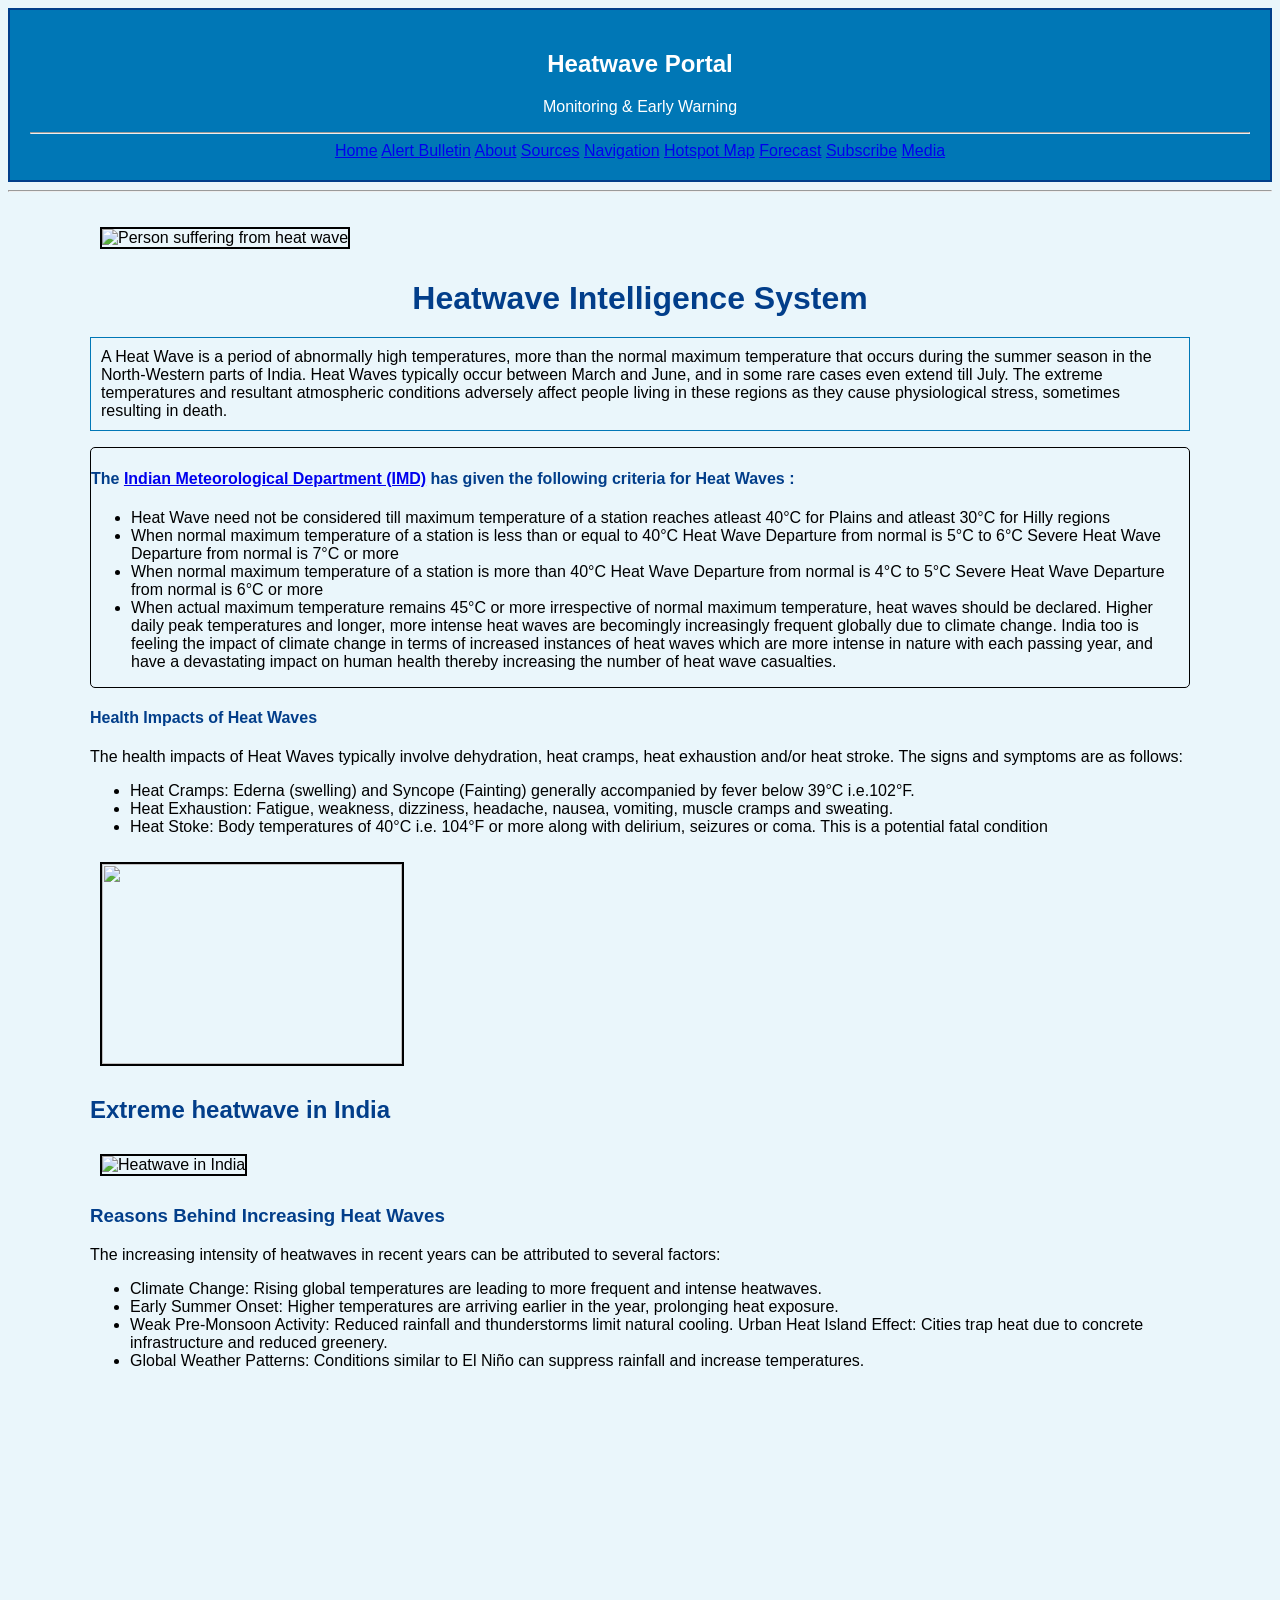
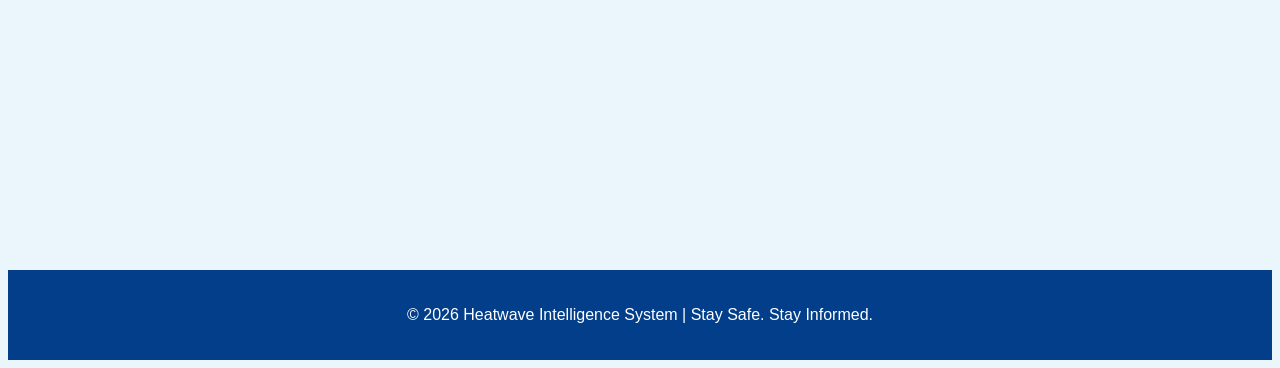
==== index.html @ cb92121d "added task 3 and 7" ====
<!DOCTYPE html>
<html lang="en">

<head>
    <meta charset="UTF-8">
    <meta name="viewport" content="width=device-width, initial-scale=1.0">
    <title>Heatwave Intelligence System - Home </title>
    <link rel="stylesheet" href="style.css">
    <link rel="stylesheet" href="nav.css">
    <style>

        header {
            background: #0077b6;
            color: white;
            text-align: center;
            padding: 20px;

            top: 0;
        }

        main {
            width: 90%;
            max-width: 1100px;
            margin: 25px auto;
        }

        article {
            border: 1.5px solid black;
            border-radius: 5px;
        }

    </style>
</head>

<body>
    <header style="background-color: #0077b6; color: white; text-align: center; padding: 20px; border: 2px solid #023e8a;">
        <h2 style="color: #ffffff;">Heatwave Portal</h2>
        <p style="text-align: center;">Monitoring &amp; Early Warning</p>
        <hr>
    
        <nav class="site-nav" aria-label="Primary">
            <a href="index.html" class="current">Home</a>
            <a href="alert-details.html">Alert Bulletin</a>
            <a href="about-system.html">About</a>
            <a href="source.html">Sources</a>
            <a href="navigation.html">Navigation</a>
            <a href="hotspot-map.html">Hotspot Map</a>
            <a href="forecast.html">Forecast</a>
            <a href="subscribe.html">Subscribe</a>
            <a href="media.html">Media</a>
        </nav>
        
    </header>
    <hr>
    <main>
        <img class="gallery" src="PHOTO-iStock_000031433304_Double-heatwave-121815-2000x1333.jpg"
    alt="Person suffering from heat wave">
       <h1 style="text-align: center; margin-bottom: 20px;">
    Heatwave Intelligence System
</h1>
        <p style="padding: 10px; border: 1px solid #0077b6;">A Heat Wave is a period of abnormally high temperatures, more than the normal maximum temperature that occurs
            during the summer season in the North-Western parts of India. Heat Waves typically occur between March and
            June, and in some rare cases even extend till July. The extreme temperatures and resultant atmospheric
            conditions adversely affect people living in these regions as they cause physiological stress, sometimes
            resulting in death.
</p>
        <article>
            <h4>The <a href="https://mausam.imd.gov.in/">Indian Meteorological Department (IMD)</a> has given the
                following
                criteria for Heat Waves :</h4>

            <ul>
                <li>Heat Wave need not be considered till maximum temperature of a station reaches atleast 40°C for
                    Plains
                    and atleast 30°C for Hilly regions</li>
                <li>When normal maximum temperature of a station is less than or equal to 40°C Heat Wave Departure from
                    normal is 5°C to 6°C Severe Heat Wave Departure from normal is 7°C or more</li>
                <li>When normal maximum temperature of a station is more than 40°C Heat Wave Departure from normal is
                    4°C to
                    5°C Severe Heat Wave Departure from normal is 6°C or more</li>
                <li>When actual maximum temperature remains 45°C or more irrespective of normal maximum temperature,
                    heat
                    waves should be declared. Higher daily peak temperatures and longer, more intense heat waves are
                    becomingly increasingly frequent globally due to climate change. India too is feeling the impact of
                    climate change in terms of increased instances of heat waves which are more intense in nature with
                    each
                    passing year, and have a devastating impact on human health thereby increasing the number of heat
                    wave
                    casualties.</li>
            </ul>
        </article>
        <section>
            </p>
            <p>
            <h4>Health Impacts of Heat Waves</h4>

            The health impacts of Heat Waves typically involve dehydration, heat cramps, heat exhaustion and/or heat
            stroke. The signs and symptoms are as follows:

            <ul>
                <li>Heat Cramps: Ederna (swelling) and Syncope (Fainting) generally accompanied by fever below 39°C
                    i.e.102°F.</li>
                <li>Heat Exhaustion: Fatigue, weakness, dizziness, headache, nausea, vomiting, muscle cramps and
                    sweating.</li>
                <li>Heat Stoke: Body temperatures of 40°C i.e. 104°F or more along with delirium, seizures or coma. This
                    is a potential fatal condition</li>
            </ul>


            </p>
           <img class="gallery" src="360_F_369465299_mlh45khJQhK1ibX9EgUEuoA53zS0ASPn.jpg" alt="">

        </section>

        <section>
            <h2>Extreme heatwave in India</h2>
           <img class="gallery" src="the-indian-heat-wave-of-2026-v0-xu3csz8ratxd1.webp"
    alt="Heatwave in India">
            <p>
            <h3>Reasons Behind Increasing Heat Waves</h3>
            The increasing intensity of heatwaves in recent years can be attributed to several factors:

            <ul>
                <li>Climate Change: Rising global temperatures are leading to more frequent and intense heatwaves.</li>
                <li>Early Summer Onset: Higher temperatures are arriving earlier in the year, prolonging heat exposure.
                </li>
                <li>Weak Pre-Monsoon Activity: Reduced rainfall and thunderstorms limit natural cooling.
                    Urban Heat Island Effect: Cities trap heat due to concrete infrastructure and reduced greenery.</li>
                <li>Global Weather Patterns: Conditions similar to El Niño can suppress rainfall and increase
                    temperatures.</li>
            </ul>

            </p>
        </section>


        <iframe
            src="https://www.google.com/maps/embed?pb=!1m18!1m12!1m3!1d15281600.757461092!2d72.09604504049474!3d20.756485603994015!2m3!1f0!2f0!3f0!3m2!1i1024!2i768!4f13.1!3m3!1m2!1s0x30635ff06b92b791%3A0xd78c4fa1854213a6!2sIndia!5e0!3m2!1sen!2sin!4v1785236170675!5m2!1sen!2sin"
            width="600" height="450" style="border:0;" allowfullscreen="" loading="lazy"
            referrerpolicy="strict-origin-when-cross-origin"></iframe>
    </main>

    <footer>
        <p>&copy; 2026 Heatwave Intelligence System | Stay Safe. Stay Informed.</p>
    </footer>
</body>

</html>
---- style.css ----
body {
    font-family: Arial, sans-serif;
    background-color: #eaf6fb;
}

h1, h2, h3, h4 {
    color: #023e8a;
}

footer {
    background-color: #023e8a;
    color: white;
    text-align: center;
    padding: 20px;
    margin-top: 30px;
}
.heatwave-card {
    width: 80%;
    margin: 20px auto;
    padding: 20px;
    border: 2px solid black;
    text-align: center;
    display: inline-block;
    background-color: lavender;
    box-shadow: 2px 2px 5px gray;
}
---- nav.css ----
.gallery {
    width: 300px;
    height: 200px;
    border: 2px solid black;
    margin: 10px;
    transition: transform 0.3s;
}

.gallery:hover {
    transform: scale(1.1);
}
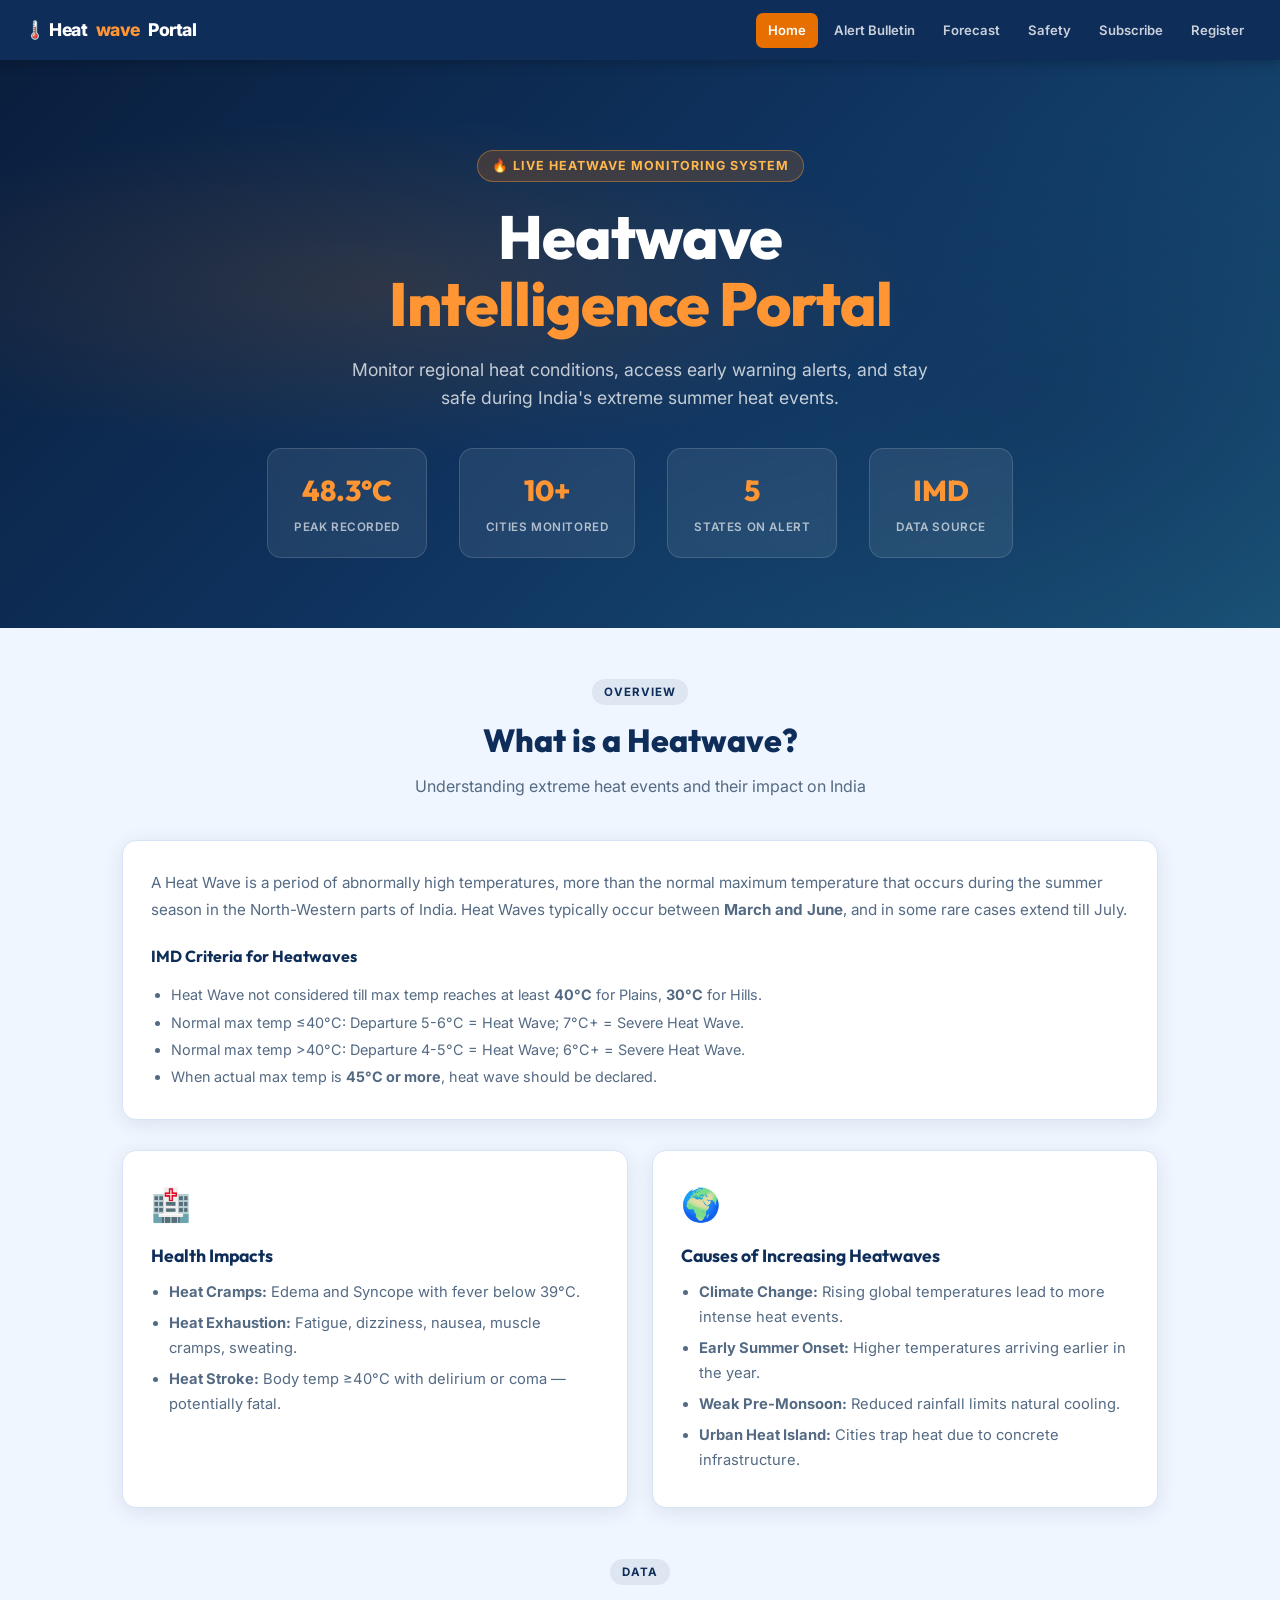
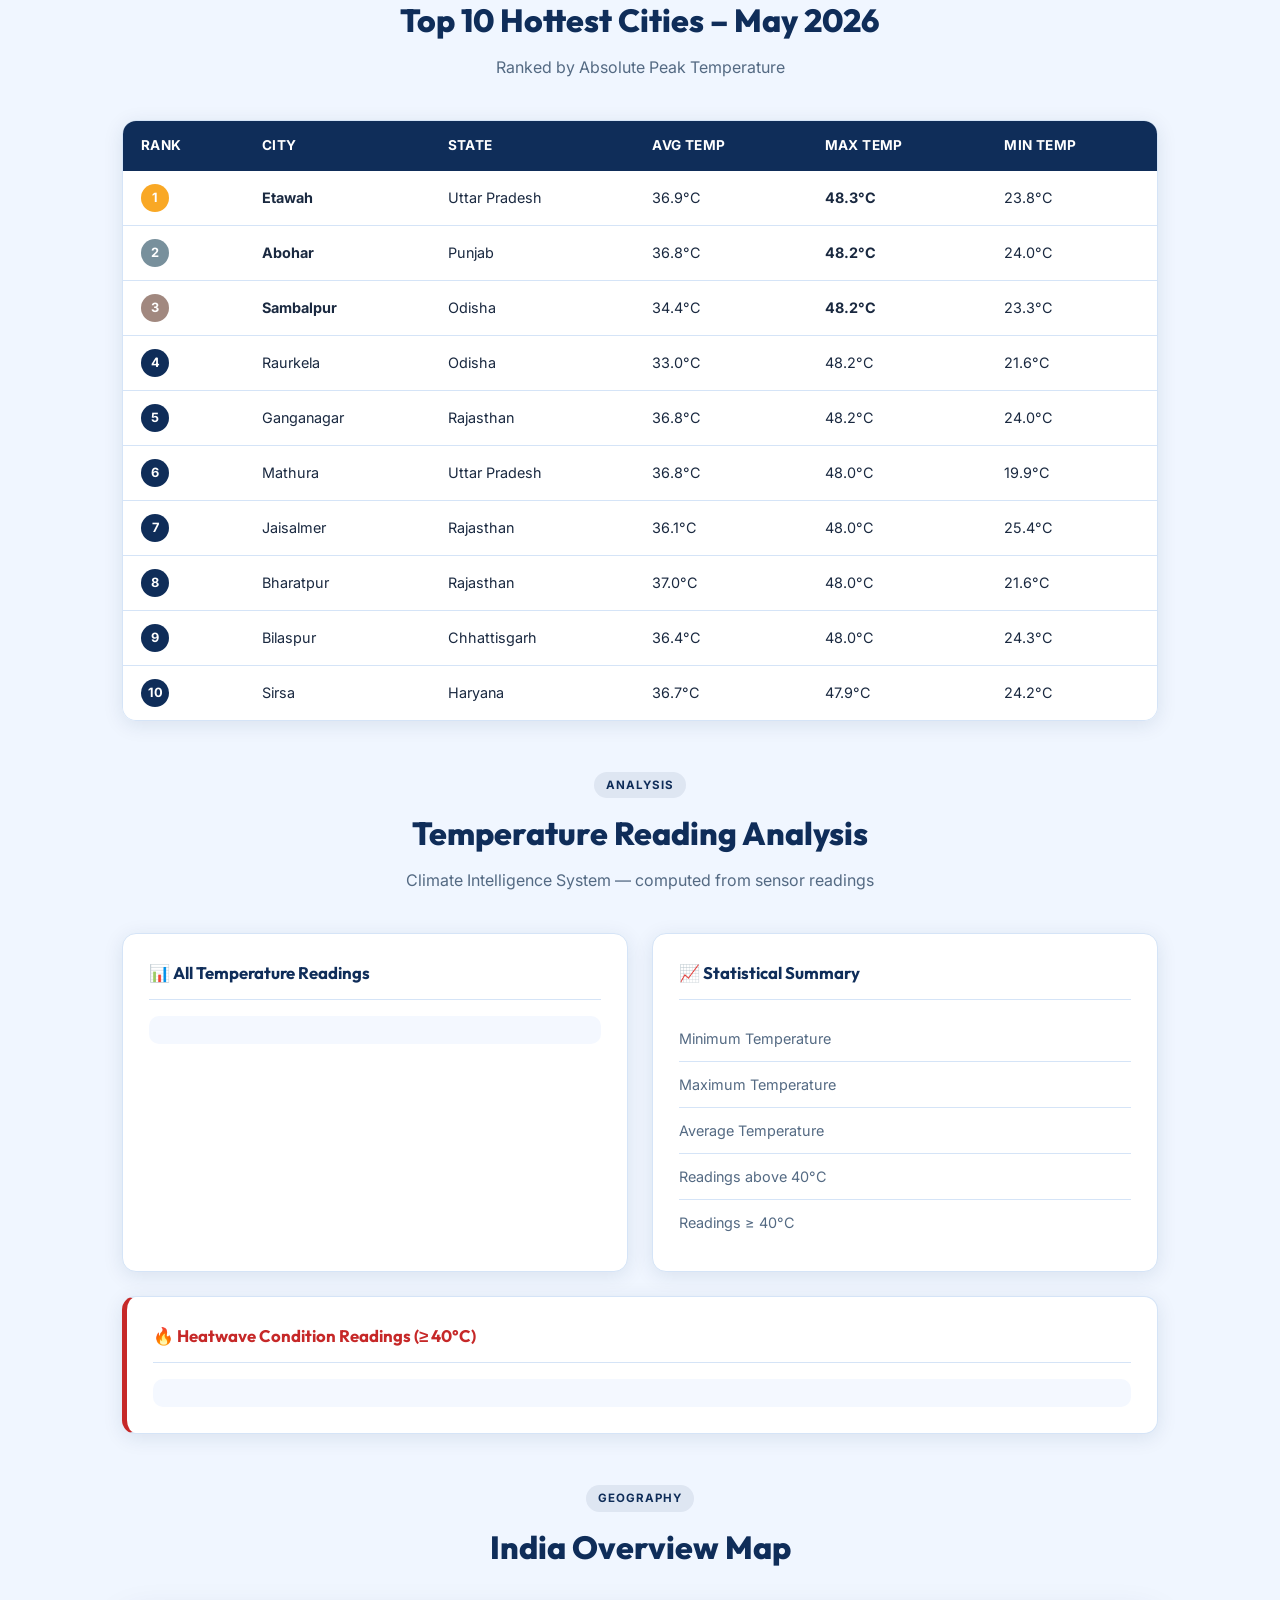
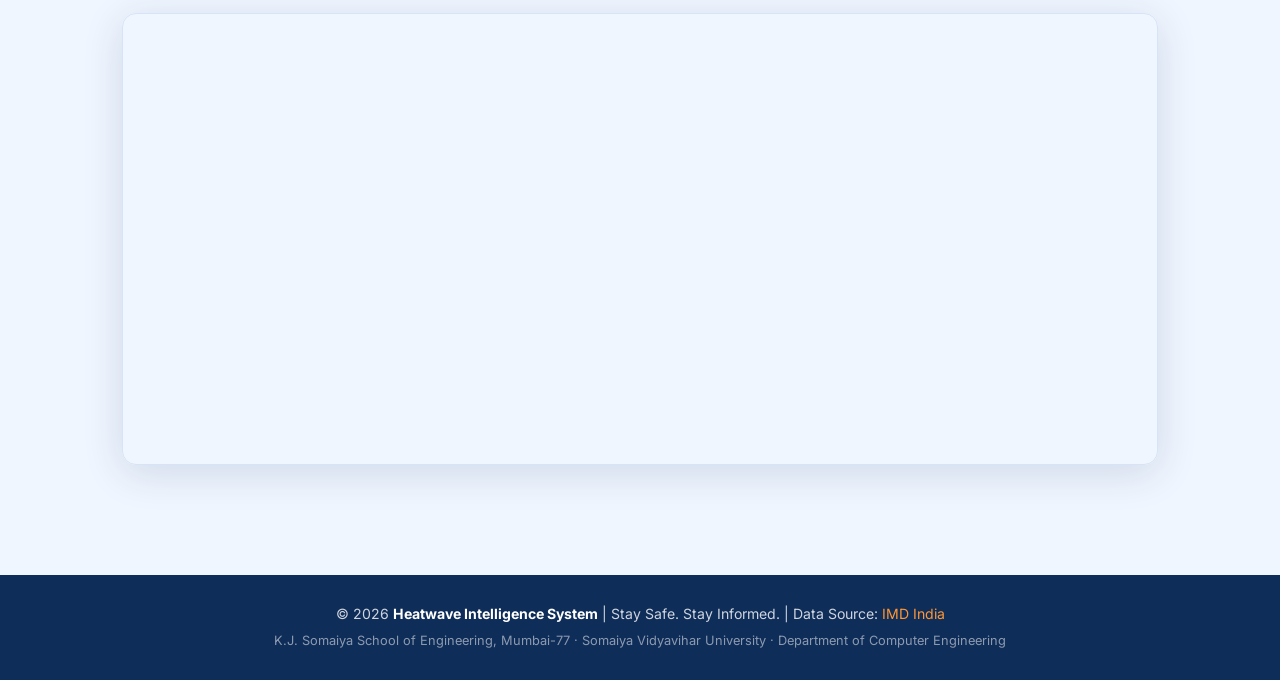
==== commit 10a35134: "mergedproj" ====
--- a/index.html
+++ b/index.html
@@ -1,149 +1,582 @@
-
 <!DOCTYPE html>
 <html lang="en">
-
 <head>
-    <meta charset="UTF-8">
-    <meta name="viewport" content="width=device-width, initial-scale=1.0">
-    <title>Heatwave Intelligence System - Home </title>
-    <link rel="stylesheet" href="style.css">
-    <link rel="stylesheet" href="nav.css">
-    <style>
-
-        header {
-            background: #0077b6;
-            color: white;
-            text-align: center;
-            padding: 20px;
-
-            top: 0;
-        }
-
-        main {
-            width: 90%;
-            max-width: 1100px;
-            margin: 25px auto;
-        }
-
-        article {
-            border: 1.5px solid black;
-            border-radius: 5px;
-        }
-
-    </style>
+  <meta charset="UTF-8">
+  <meta name="viewport" content="width=device-width, initial-scale=1.0">
+  <meta name="description" content="Heatwave Intelligence System - Monitor regional heat conditions, get early warning alerts, forecasts, safety tips for India.">
+  <title>Heatwave Intelligence System | Home</title>
+  <link rel="stylesheet" href="nav.css">
+  <link rel="stylesheet" href="layout.css">
+  <link rel="preconnect" href="https://fonts.googleapis.com">
+  <link rel="preconnect" href="https://fonts.gstatic.com" crossorigin>
+  <link href="https://fonts.googleapis.com/css2?family=Inter:wght@300;400;500;600;700;800&family=Outfit:wght@400;600;700;800&display=swap" rel="stylesheet">
+  <link rel="stylesheet" href="https://cdnjs.cloudflare.com/ajax/libs/leaflet/1.9.4/leaflet.css"/>
+  <link rel="stylesheet" href="site.css">
 </head>
-
 <body>
-    <header style="background-color: #0077b6; color: white; text-align: center; padding: 20px; border: 2px solid #023e8a;">
-        <h2 style="color: #ffffff;">Heatwave Portal</h2>
-        <p style="text-align: center;">Monitoring &amp; Early Warning</p>
-        <hr>
-    
-        <nav class="site-nav" aria-label="Primary">
-            <a href="index.html" class="current">Home</a>
-            <a href="alert-details.html">Alert Bulletin</a>
-            <a href="about-system.html">About</a>
-            <a href="source.html">Sources</a>
-            <a href="navigation.html">Navigation</a>
-            <a href="hotspot-map.html">Hotspot Map</a>
-            <a href="forecast.html">Forecast</a>
-            <a href="subscribe.html">Subscribe</a>
-            <a href="media.html">Media</a>
-        </nav>
-        
-    </header>
-    <hr>
-    <main>
-        <img class="gallery" src="PHOTO-iStock_000031433304_Double-heatwave-121815-2000x1333.jpg"
-    alt="Person suffering from heat wave">
-       <h1 style="text-align: center; margin-bottom: 20px;">
-    Heatwave Intelligence System
-</h1>
-        <p style="padding: 10px; border: 1px solid #0077b6;">A Heat Wave is a period of abnormally high temperatures, more than the normal maximum temperature that occurs
-            during the summer season in the North-Western parts of India. Heat Waves typically occur between March and
-            June, and in some rare cases even extend till July. The extreme temperatures and resultant atmospheric
-            conditions adversely affect people living in these regions as they cause physiological stress, sometimes
-            resulting in death.
-</p>
-        <article>
-            <h4>The <a href="https://mausam.imd.gov.in/">Indian Meteorological Department (IMD)</a> has given the
-                following
-                criteria for Heat Waves :</h4>
-
-            <ul>
-                <li>Heat Wave need not be considered till maximum temperature of a station reaches atleast 40°C for
-                    Plains
-                    and atleast 30°C for Hilly regions</li>
-                <li>When normal maximum temperature of a station is less than or equal to 40°C Heat Wave Departure from
-                    normal is 5°C to 6°C Severe Heat Wave Departure from normal is 7°C or more</li>
-                <li>When normal maximum temperature of a station is more than 40°C Heat Wave Departure from normal is
-                    4°C to
-                    5°C Severe Heat Wave Departure from normal is 6°C or more</li>
-                <li>When actual maximum temperature remains 45°C or more irrespective of normal maximum temperature,
-                    heat
-                    waves should be declared. Higher daily peak temperatures and longer, more intense heat waves are
-                    becomingly increasingly frequent globally due to climate change. India too is feeling the impact of
-                    climate change in terms of increased instances of heat waves which are more intense in nature with
-                    each
-                    passing year, and have a devastating impact on human health thereby increasing the number of heat
-                    wave
-                    casualties.</li>
-            </ul>
-        </article>
-        <section>
-            </p>
-            <p>
-            <h4>Health Impacts of Heat Waves</h4>
-
-            The health impacts of Heat Waves typically involve dehydration, heat cramps, heat exhaustion and/or heat
-            stroke. The signs and symptoms are as follows:
-
-            <ul>
-                <li>Heat Cramps: Ederna (swelling) and Syncope (Fainting) generally accompanied by fever below 39°C
-                    i.e.102°F.</li>
-                <li>Heat Exhaustion: Fatigue, weakness, dizziness, headache, nausea, vomiting, muscle cramps and
-                    sweating.</li>
-                <li>Heat Stoke: Body temperatures of 40°C i.e. 104°F or more along with delirium, seizures or coma. This
-                    is a potential fatal condition</li>
-            </ul>
-
-
-            </p>
-           <img class="gallery" src="360_F_369465299_mlh45khJQhK1ibX9EgUEuoA53zS0ASPn.jpg" alt="">
-
-        </section>
-
-        <section>
-            <h2>Extreme heatwave in India</h2>
-           <img class="gallery" src="the-indian-heat-wave-of-2026-v0-xu3csz8ratxd1.webp"
-    alt="Heatwave in India">
-            <p>
-            <h3>Reasons Behind Increasing Heat Waves</h3>
-            The increasing intensity of heatwaves in recent years can be attributed to several factors:
-
-            <ul>
-                <li>Climate Change: Rising global temperatures are leading to more frequent and intense heatwaves.</li>
-                <li>Early Summer Onset: Higher temperatures are arriving earlier in the year, prolonging heat exposure.
-                </li>
-                <li>Weak Pre-Monsoon Activity: Reduced rainfall and thunderstorms limit natural cooling.
-                    Urban Heat Island Effect: Cities trap heat due to concrete infrastructure and reduced greenery.</li>
-                <li>Global Weather Patterns: Conditions similar to El Niño can suppress rainfall and increase
-                    temperatures.</li>
-            </ul>
-
-            </p>
-        </section>
-
-
-        <iframe
-            src="https://www.google.com/maps/embed?pb=!1m18!1m12!1m3!1d15281600.757461092!2d72.09604504049474!3d20.756485603994015!2m3!1f0!2f0!3f0!3m2!1i1024!2i768!4f13.1!3m3!1m2!1s0x30635ff06b92b791%3A0xd78c4fa1854213a6!2sIndia!5e0!3m2!1sen!2sin!4v1785236170675!5m2!1sen!2sin"
-            width="600" height="450" style="border:0;" allowfullscreen="" loading="lazy"
-            referrerpolicy="strict-origin-when-cross-origin"></iframe>
-    </main>
-
-    <footer>
-        <p>&copy; 2026 Heatwave Intelligence System | Stay Safe. Stay Informed.</p>
-    </footer>
+
+  <!-- ===== SHARED SITE NAVIGATION ===== -->
+  <nav class="site-navbar" aria-label="Site Navigation">
+    <a href="index.html" class="nav-brand">&#127777;&#65039; Heat<span>wave</span> Portal</a>
+    <ul class="nav-list">
+      <li><a href="index.html"          class="active">Home</a></li>
+      <li><a href="alert-details.html"             >Alert Bulletin</a></li>
+      <li><a href="forecast.html"                  >Forecast</a></li>
+      <li><a href="navigation.html"                >Safety</a></li>
+      <li><a href="subscribe.html"                 >Subscribe</a></li>
+      <li><a href="task8.html"                     >Register</a></li>
+    </ul>
+  </nav>
+  <!-- ===== END SHARED NAVIGATION ===== -->
+
+  <!-- PAGE: HOME -->
+  <main id="page-home" class="page active">
+    <section class="hero">
+      <div class="hero-badge">🔥 Live Heatwave Monitoring System</div>
+      <h1>Heatwave<br><span>Intelligence Portal</span></h1>
+      <p>Monitor regional heat conditions, access early warning alerts, and stay safe during India's extreme summer heat events.</p>
+      <div class="hero-stats">
+        <div class="stat-card"><span class="stat-value">48.3°C</span><span class="stat-label">Peak Recorded</span></div>
+        <div class="stat-card"><span class="stat-value">10+</span><span class="stat-label">Cities Monitored</span></div>
+        <div class="stat-card"><span class="stat-value">5</span><span class="stat-label">States on Alert</span></div>
+        <div class="stat-card"><span class="stat-value">IMD</span><span class="stat-label">Data Source</span></div>
+      </div>
+    </section>
+
+    <div class="section-wrap">
+      <div class="section-header">
+        <div class="pill-tag">Overview</div>
+        <h2>What is a Heatwave?</h2>
+        <p>Understanding extreme heat events and their impact on India</p>
+      </div>
+      <div class="card"><div class="card-body">
+        <p style="font-size:0.95rem;color:var(--text-muted);line-height:1.8;margin-bottom:20px;">A Heat Wave is a period of abnormally high temperatures, more than the normal maximum temperature that occurs during the summer season in the North-Western parts of India. Heat Waves typically occur between <strong>March and June</strong>, and in some rare cases extend till July.</p>
+        <h3 style="font-family:'Outfit',sans-serif;font-size:1rem;color:var(--brand);margin-bottom:12px;">IMD Criteria for Heatwaves</h3>
+        <ul style="padding-left:20px;font-size:0.9rem;color:var(--text-muted);line-height:1.9;">
+          <li>Heat Wave not considered till max temp reaches at least <strong>40&deg;C</strong> for Plains, <strong>30&deg;C</strong> for Hills.</li>
+          <li>Normal max temp &le;40&deg;C: Departure 5-6&deg;C = Heat Wave; 7&deg;C+ = Severe Heat Wave.</li>
+          <li>Normal max temp &gt;40&deg;C: Departure 4-5&deg;C = Heat Wave; 6&deg;C+ = Severe Heat Wave.</li>
+          <li>When actual max temp is <strong>45&deg;C or more</strong>, heat wave should be declared.</li>
+        </ul>
+      </div></div>
+
+      <div class="info-grid">
+        <div class="info-card">
+          <span class="info-card-icon">🏥</span><h3>Health Impacts</h3>
+          <ul>
+            <li><strong>Heat Cramps:</strong> Edema and Syncope with fever below 39&deg;C.</li>
+            <li><strong>Heat Exhaustion:</strong> Fatigue, dizziness, nausea, muscle cramps, sweating.</li>
+            <li><strong>Heat Stroke:</strong> Body temp &ge;40&deg;C with delirium or coma — potentially fatal.</li>
+          </ul>
+        </div>
+        <div class="info-card">
+          <span class="info-card-icon">🌍</span><h3>Causes of Increasing Heatwaves</h3>
+          <ul>
+            <li><strong>Climate Change:</strong> Rising global temperatures lead to more intense heat events.</li>
+            <li><strong>Early Summer Onset:</strong> Higher temperatures arriving earlier in the year.</li>
+            <li><strong>Weak Pre-Monsoon:</strong> Reduced rainfall limits natural cooling.</li>
+            <li><strong>Urban Heat Island:</strong> Cities trap heat due to concrete infrastructure.</li>
+          </ul>
+        </div>
+      </div>
+
+      <div class="section-header" style="margin-top:50px;">
+        <div class="pill-tag">Data</div><h2>Top 10 Hottest Cities – May 2026</h2>
+        <p>Ranked by Absolute Peak Temperature</p>
+      </div>
+      <div class="table-wrap"><table>
+        <thead><tr><th>Rank</th><th>City</th><th>State</th><th>Avg Temp</th><th>Max Temp</th><th>Min Temp</th></tr></thead>
+        <tbody>
+          <tr><td><span class="rank-badge gold">1</span></td><td><strong>Etawah</strong></td><td>Uttar Pradesh</td><td>36.9&deg;C</td><td><strong>48.3&deg;C</strong></td><td>23.8&deg;C</td></tr>
+          <tr><td><span class="rank-badge silver">2</span></td><td><strong>Abohar</strong></td><td>Punjab</td><td>36.8&deg;C</td><td><strong>48.2&deg;C</strong></td><td>24.0&deg;C</td></tr>
+          <tr><td><span class="rank-badge bronze">3</span></td><td><strong>Sambalpur</strong></td><td>Odisha</td><td>34.4&deg;C</td><td><strong>48.2&deg;C</strong></td><td>23.3&deg;C</td></tr>
+          <tr><td><span class="rank-badge">4</span></td><td>Raurkela</td><td>Odisha</td><td>33.0&deg;C</td><td>48.2&deg;C</td><td>21.6&deg;C</td></tr>
+          <tr><td><span class="rank-badge">5</span></td><td>Ganganagar</td><td>Rajasthan</td><td>36.8&deg;C</td><td>48.2&deg;C</td><td>24.0&deg;C</td></tr>
+          <tr><td><span class="rank-badge">6</span></td><td>Mathura</td><td>Uttar Pradesh</td><td>36.8&deg;C</td><td>48.0&deg;C</td><td>19.9&deg;C</td></tr>
+          <tr><td><span class="rank-badge">7</span></td><td>Jaisalmer</td><td>Rajasthan</td><td>36.1&deg;C</td><td>48.0&deg;C</td><td>25.4&deg;C</td></tr>
+          <tr><td><span class="rank-badge">8</span></td><td>Bharatpur</td><td>Rajasthan</td><td>37.0&deg;C</td><td>48.0&deg;C</td><td>21.6&deg;C</td></tr>
+          <tr><td><span class="rank-badge">9</span></td><td>Bilaspur</td><td>Chhattisgarh</td><td>36.4&deg;C</td><td>48.0&deg;C</td><td>24.3&deg;C</td></tr>
+          <tr><td><span class="rank-badge">10</span></td><td>Sirsa</td><td>Haryana</td><td>36.7&deg;C</td><td>47.9&deg;C</td><td>24.2&deg;C</td></tr>
+        </tbody>
+      </table></div>
+
+      <div class="section-header" style="margin-top:50px;">
+        <div class="pill-tag">Analysis</div><h2>Temperature Reading Analysis</h2>
+        <p>Climate Intelligence System — computed from sensor readings</p>
+      </div>
+      <div class="analysis-grid">
+        <div class="analysis-card"><h3>&#128202; All Temperature Readings</h3><div class="reading-display" id="all-readings"></div></div>
+        <div class="analysis-card"><h3>&#128200; Statistical Summary</h3>
+          <div class="result-row"><span>Minimum Temperature</span><strong id="minimum"></strong></div>
+          <div class="result-row"><span>Maximum Temperature</span><strong id="maximum"></strong></div>
+          <div class="result-row"><span>Average Temperature</span><strong id="average"></strong></div>
+          <div class="result-row"><span>Readings above 40&deg;C</span><strong id="above-threshold"></strong></div>
+          <div class="result-row"><span>Readings &ge; 40&deg;C</span><strong id="at-or-above"></strong></div>
+        </div>
+        <div class="analysis-card heatwave-readings"><h3>&#128293; Heatwave Condition Readings (&ge; 40&deg;C)</h3><div class="reading-display" id="high-readings"></div></div>
+      </div>
+
+      <div class="section-header" style="margin-top:50px;">
+        <div class="pill-tag">Geography</div><h2>India Overview Map</h2>
+      </div>
+      <div class="map-container">
+        <iframe src="https://www.google.com/maps/embed?pb=!1m18!1m12!1m3!1d15281600.757461092!2d72.09604504049474!3d20.756485603994015!2m3!1f0!2f0!3f0!3m2!1i1024!2i768!4f13.1!3m3!1m2!1s0x30635ff06b92b791%3A0xd78c4fa1854213a6!2sIndia!5e0!3m2!1sen!2sin!4v1785236170675!5m2!1sen!2sin"
+          width="100%" height="450" style="border:0;display:block;" allowfullscreen loading="lazy" referrerpolicy="strict-origin-when-cross-origin" title="India Map"></iframe>
+      </div>
+    </div>
+  </main>
+
+  <!-- PAGE: ALERT BULLETIN -->
+  <main id="page-alert" class="page">
+    <div class="section-wrap">
+      <div class="alert-banner" role="alert">
+        <div class="alert-banner-icon">&#128680;</div>
+        <div><h2>Severe Heatwave Alert Bulletin for India</h2>
+          <p>The India Meteorological Department (IMD) has issued a <strong>Severe Heatwave Alert</strong> for several parts of India. Extremely high temperatures expected across northern, central, and western regions.</p>
+        </div>
+      </div>
+      <div class="highlights-box">
+        <h3>&#127777;&#65039; National Weather Highlights</h3>
+        <ul>
+          <li>Maximum temperatures may range from <strong>42&deg;C to 47&deg;C</strong> in affected areas.</li>
+          <li>Hot and dry winds (loo) are expected during afternoon hours.</li>
+          <li>Heatwave conditions likely to persist for the next <strong>3-5 days</strong>.</li>
+        </ul>
+      </div>
+      <div class="section-header"><div class="pill-tag">Regional Alerts</div><h2>State-Wise Alert Status</h2></div>
+      <div class="table-wrap"><table>
+        <thead><tr><th>State</th><th>Alert Level</th><th>Temperature Range</th><th>High Alert Regions</th></tr></thead>
+        <tbody>
+          <tr><td><strong>Rajasthan</strong></td><td><span class="badge badge-red">&#128308; Red Alert</span></td><td>46&deg;C - 47&deg;C</td><td>Jaisalmer, Bikaner, Jodhpur</td></tr>
+          <tr><td><strong>Maharashtra</strong></td><td><span class="badge badge-orange">&#128992; Orange Alert</span></td><td>43&deg;C - 46&deg;C</td><td>Nagpur, Amravati, Wardha</td></tr>
+          <tr><td><strong>Delhi</strong></td><td><span class="badge badge-red">&#128308; Red Alert</span></td><td>45&deg;C - 46&deg;C</td><td>Hot and dry winds throughout Delhi</td></tr>
+          <tr><td><strong>Uttar Pradesh</strong></td><td><span class="badge badge-yellow">&#128993; Yellow Alert</span></td><td>42&deg;C - 44&deg;C</td><td>Western and central districts</td></tr>
+          <tr><td><strong>Madhya Pradesh</strong></td><td><span class="badge badge-orange">&#128992; Orange Alert</span></td><td>44&deg;C - 46&deg;C</td><td>Gwalior, Shivpuri, Bhind</td></tr>
+        </tbody>
+      </table></div>
+      <div class="advisory-grid" style="margin-top:30px;">
+        <div class="advisory-card"><h3>&#128737;&#65039; General Safety Advisory</h3>
+          <ol><li>Stay hydrated by drinking plenty of water.</li><li>Avoid direct sunlight between <strong>12 PM and 4 PM</strong>.</li><li>Wear lightweight, loose-fitting cotton clothing.</li><li>Use hats, umbrellas, and sunscreen while outdoors.</li></ol>
+        </div>
+        <div class="advisory-card"><h3>&#128203; Bulletin Information</h3>
+          <ul><li>Bulletin Version: <strong>2.1</strong></li><li>Issue Date: <strong>26th July 2026</strong></li><li>Issued By: <strong>IMD</strong></li><li>Coverage: All India Heatwave Monitoring Bulletin</li></ul>
+          <p style="font-size:0.78rem;color:var(--text-muted);margin-top:14px;font-style:italic;"><strong>Disclaimer:</strong> Forecast subject to revision based on updated meteorological observations and satellite imagery.</p>
+        </div>
+      </div>
+    </div>
+  </main>
+
+  <!-- PAGE: FORECAST -->
+  <main id="page-forecast" class="page">
+    <div class="section-wrap">
+      <div class="section-header"><div class="pill-tag">Forecast</div><h2>Forecast Summary</h2><p>Region-Wise Temperature &amp; Forecast Results - Source: IMD</p></div>
+      <div class="table-wrap"><table>
+        <thead><tr><th>Region</th><th>State / Station</th><th>Max. Temperature</th><th>Severity Level</th></tr></thead>
+        <tbody>
+          <tr><td rowspan="5" style="font-weight:700;vertical-align:middle;background:rgba(15,45,89,0.04);">North</td><td>Delhi</td><td>42&deg;C</td><td><span class="badge badge-extreme">Extreme</span></td></tr>
+          <tr><td>Punjab</td><td>38&deg;C</td><td><span class="badge badge-high">High</span></td></tr>
+          <tr><td>Himachal Pradesh</td><td>27&deg;C</td><td><span class="badge badge-low">Low</span></td></tr>
+          <tr><td>Haryana</td><td>41&deg;C</td><td><span class="badge badge-extreme">Extreme</span></td></tr>
+          <tr><td>Uttarakhand</td><td>29&deg;C</td><td><span class="badge badge-low">Low</span></td></tr>
+          <tr><td rowspan="5" style="font-weight:700;vertical-align:middle;background:rgba(15,45,89,0.04);">South</td><td>Tamil Nadu</td><td>38&deg;C</td><td><span class="badge badge-high">High</span></td></tr>
+          <tr><td>Karnataka</td><td>33&deg;C</td><td><span class="badge badge-moderate">Moderate</span></td></tr>
+          <tr><td>Kerala</td><td>30&deg;C</td><td><span class="badge badge-low">Low</span></td></tr>
+          <tr><td>Andhra Pradesh</td><td>39&deg;C</td><td><span class="badge badge-high">High</span></td></tr>
+          <tr><td>Telangana</td><td>34&deg;C</td><td><span class="badge badge-moderate">Moderate</span></td></tr>
+          <tr><td rowspan="5" style="font-weight:700;vertical-align:middle;background:rgba(15,45,89,0.04);">East</td><td>West Bengal</td><td>35&deg;C</td><td><span class="badge badge-moderate">Moderate</span></td></tr>
+          <tr><td>Odisha</td><td>37&deg;C</td><td><span class="badge badge-high">High</span></td></tr>
+          <tr><td>Bihar</td><td>36&deg;C</td><td><span class="badge badge-high">High</span></td></tr>
+          <tr><td>Jharkhand</td><td>35&deg;C</td><td><span class="badge badge-moderate">Moderate</span></td></tr>
+          <tr><td>Assam</td><td>32&deg;C</td><td><span class="badge badge-moderate">Moderate</span></td></tr>
+          <tr><td rowspan="5" style="font-weight:700;vertical-align:middle;background:rgba(15,45,89,0.04);">West</td><td>Maharashtra</td><td>33&deg;C</td><td><span class="badge badge-moderate">Moderate</span></td></tr>
+          <tr><td>Gujarat</td><td>41&deg;C</td><td><span class="badge badge-extreme">Extreme</span></td></tr>
+          <tr><td>Goa</td><td>32&deg;C</td><td><span class="badge badge-moderate">Moderate</span></td></tr>
+          <tr><td>Rajasthan</td><td>44&deg;C</td><td><span class="badge badge-extreme" style="background:#fdecea;color:#b71c1c;">&#9888; Extreme</span></td></tr>
+          <tr><td>Daman &amp; Diu</td><td>36&deg;C</td><td><span class="badge badge-high">High</span></td></tr>
+        </tbody>
+        <tfoot><tr><td colspan="4">Last updated: 28th July, 18:00 | Source: India Meteorological Department (IMD)</td></tr></tfoot>
+      </table></div>
+      <div style="background:linear-gradient(135deg,#b71c1c,#c62828);color:#fff;border-radius:var(--radius);padding:20px 24px;margin-top:24px;font-weight:600;font-size:0.92rem;">
+        &#9888; Heatwave Alert: Rajasthan expected to experience extreme temperatures up to 44&deg;C. Residents advised to stay hydrated, avoid direct sunlight between 12 PM and 4 PM.
+      </div>
+      <div class="severity-guide">
+        <h3>Severity Level Guide</h3>
+        <div class="severity-pills">
+          <div class="severity-pill" style="background:#e3f2fd;border-color:#90caf9;color:#1565c0;"><div class="dot" style="background:#1565c0;"></div>&#128309; &lt;30&deg;C — Low</div>
+          <div class="severity-pill" style="background:#fffde7;border-color:#ffe082;color:#f57f17;"><div class="dot" style="background:#f9a825;"></div>&#128993; 30-35&deg;C — Moderate</div>
+          <div class="severity-pill" style="background:#fff3e0;border-color:#ffcc80;color:#e65100;"><div class="dot" style="background:#f57c00;"></div>&#128992; 35-40&deg;C — High</div>
+          <div class="severity-pill" style="background:#fdecea;border-color:#ef9a9a;color:#c62828;"><div class="dot" style="background:#c62828;"></div>&#128308; &gt;40&deg;C — Extreme</div>
+        </div>
+      </div>
+      <div class="forecast-stats">
+        <div class="f-stat"><span class="f-stat-val">4</span><span class="f-stat-label">Regions Covered</span></div>
+        <div class="f-stat"><span class="f-stat-val">20</span><span class="f-stat-label">States Covered</span></div>
+        <div class="f-stat"><span class="f-stat-val">35.6&deg;C</span><span class="f-stat-label">Average Temp</span></div>
+        <div class="f-stat"><span class="f-stat-val">27&deg;C</span><span class="f-stat-label">Lowest Temp</span></div>
+        <div class="f-stat"><span class="f-stat-val">Rajasthan</span><span class="f-stat-label">Hottest State</span></div>
+        <div class="f-stat"><span class="f-stat-val">Himachal</span><span class="f-stat-label">Coolest State</span></div>
+      </div>
+    </div>
+  </main>
+
+  <!-- PAGE: HOTSPOT MAP -->
+  <main id="page-hotspot" class="page">
+    <div class="section-wrap">
+      <div class="section-header"><div class="pill-tag">Live Map</div><h2>Interactive Heatwave Hotspot Map</h2><p>Click on markers to view city-level temperature and severity data</p></div>
+      <div style="display:flex;gap:16px;flex-wrap:wrap;margin-bottom:28px;">
+        <div style="flex:1;min-width:130px;background:#fdecea;border:1.5px solid #ef9a9a;border-radius:12px;padding:18px 22px;text-align:center;">
+          <div style="font-family:'Outfit',sans-serif;font-size:2rem;font-weight:800;color:#c62828;" id="extremeCount">-</div>
+          <div style="font-size:0.75rem;font-weight:700;text-transform:uppercase;color:#b71c1c;">Extreme</div>
+        </div>
+        <div style="flex:1;min-width:130px;background:#fff3e0;border:1.5px solid #ffcc80;border-radius:12px;padding:18px 22px;text-align:center;">
+          <div style="font-family:'Outfit',sans-serif;font-size:2rem;font-weight:800;color:#e65100;" id="severeCount">-</div>
+          <div style="font-size:0.75rem;font-weight:700;text-transform:uppercase;color:#bf360c;">Severe</div>
+        </div>
+        <div style="flex:1;min-width:130px;background:#fffde7;border:1.5px solid #ffe082;border-radius:12px;padding:18px 22px;text-align:center;">
+          <div style="font-family:'Outfit',sans-serif;font-size:2rem;font-weight:800;color:#f57f17;" id="warningCount">-</div>
+          <div style="font-size:0.75rem;font-weight:700;text-transform:uppercase;color:#e65100;">Warning</div>
+        </div>
+        <div style="flex:1;min-width:130px;background:#e8f5e9;border:1.5px solid #a5d6a7;border-radius:12px;padding:18px 22px;text-align:center;">
+          <div style="font-family:'Outfit',sans-serif;font-size:2rem;font-weight:800;color:#2e7d32;" id="normalCount">-</div>
+          <div style="font-size:0.75rem;font-weight:700;text-transform:uppercase;color:#1b5e20;">Normal</div>
+        </div>
+      </div>
+      <div class="map-container"><div id="heatmap"></div></div>
+    </div>
+  </main>
+
+  <!-- PAGE: SAFETY -->
+  <main id="page-safety" class="page">
+    <div class="section-wrap">
+      <div class="section-header"><div class="pill-tag">Safety</div><h2>Safety Measures During a Heatwave</h2><p>Important guidelines to protect yourself and your community</p></div>
+      <div class="safety-categories">
+        <div class="safety-category"><span class="sc-icon">&#128167;</span><h3>Hydration &amp; Diet</h3>
+          <ul><li>Drink water all day long, even if not thirsty.</li><li>Drink ORS, lemon water, or fruit juices.</li><li>Avoid alcohol, tea, coffee, and very sugary drinks.</li><li>Eat light meals with watermelon and cucumber.</li></ul>
+        </div>
+        <div class="safety-category"><span class="sc-icon">&#9728;&#65039;</span><h3>Outdoor Safety</h3>
+          <ul><li>Avoid going out between <strong>12:00 PM and 4:00 PM</strong>.</li><li>Wear a hat, sunglasses, and use an umbrella.</li><li>Put on sunscreen with high SPF before going outside.</li><li>Do not do heavy work outside during hottest hours.</li></ul>
+        </div>
+        <div class="safety-category"><span class="sc-icon">&#127968;</span><h3>Indoor Safety</h3>
+          <ul><li>Stay in a cool place with air conditioning or a fan.</li><li>Keep windows and curtains closed during the day.</li><li>Take cool showers or baths to lower body temperature.</li><li>Use light-colored, loose-fitting breathable clothing.</li></ul>
+        </div>
+        <div class="safety-category"><span class="sc-icon">&#10084;&#65039;</span><h3>Health Monitoring</h3>
+          <ul><li>Check on elderly family members and neighbors.</li><li>Know the signs of heat exhaustion and heatstroke.</li><li>If dizzy, weak, or nauseous — move to cooler place and drink water.</li></ul>
+        </div>
+      </div>
+      <div class="emergency-banner">
+        <h3>&#128657; In Case of a Heat-Related Emergency</h3>
+        <p>Contact your local emergency services or healthcare provider immediately.</p>
+        <div class="emergency-links">
+          <a href="tel:011-1078" class="emergency-link">&#128222; Call 011-1078 (Disaster Management)</a>
+          <a href="mailto:npcchh.hq-ncdc@ncdc.gov.in" class="emergency-link">&#9993;&#65039; Email NPCCHH</a>
+          <a href="https://mausam.imd.gov.in/" target="_blank" rel="noopener" class="emergency-link">&#127758; IMD Website</a>
+        </div>
+      </div>
+    </div>
+  </main>
+
+  <!-- PAGE: ABOUT -->
+  <main id="page-about" class="page">
+    <div class="section-wrap">
+      <div class="section-header"><div class="pill-tag">About</div><h2>About the Heatwave Intelligence System</h2><p>Our mission, team, and data partners</p></div>
+      <div class="quote-block">
+        <blockquote>"As temperatures continue to rise, it is our collective responsibility to stay informed, alert and prepared. Heatwaves can have serious effects on public health and day to day life. We advise all citizens to stay hydrated, wear light clothing, avoid prolonged outdoor activities during peak afternoon hours, and regularly follow official weather updates."</blockquote>
+        <cite>— Chief Meteorologist, Disaster Management Division</cite>
+      </div>
+      <div class="info-grid">
+        <div class="info-card"><span class="info-card-icon">&#127919;</span><h3>Our Objective</h3>
+          <p>The Heatwave Intelligence System monitors weather conditions, predicts heatwaves, and provides timely early warning alerts to the public. It helps meteorologists, disaster management authorities, and government agencies make informed decisions while enabling citizens to take necessary precautions.</p>
+        </div>
+        <div class="info-card"><span class="info-card-icon">&#128225;</span><h3>Data Sources</h3>
+          <ul>
+            <li><a href="https://mausam.imd.gov.in/" target="_blank" rel="noopener" style="color:var(--brand);font-weight:600;">India Meteorological Department (IMD)</a></li>
+            <li>Satellite observations &amp; INSAT Feeds</li>
+            <li><a href="https://www.earthnetworks.com/resources/weather-facts/automated-weather-stations/" target="_blank" rel="noopener" style="color:var(--brand);font-weight:600;">Automatic Weather Stations (AWS)</a></li>
+            <li>Environmental monitoring systems</li>
+          </ul>
+        </div>
+        <div class="info-card" style="grid-column:1/-1;"><span class="info-card-icon">&#128101;</span><h3>Stakeholders &amp; Contact</h3>
+          <p>The system supports a <strong>wide range of stakeholders</strong>: citizens, meteorologists, disaster management authorities, government agencies, healthcare organizations, and emergency response teams.</p>
+          <p style="margin-top:14px;"><strong>Contact Us:</strong> 7738140606 | <a href="mailto:avni.sharma@somaiya.edu" style="color:var(--brand);">avni.sharma@somaiya.edu</a></p>
+        </div>
+      </div>
+    </div>
+  </main>
+
+  <!-- PAGE: SOURCES -->
+  <main id="page-sources" class="page">
+    <div class="section-wrap">
+      <div class="section-header"><div class="pill-tag">Sources</div><h2>Data Sources &amp; Stakeholders</h2><p>How we collect, analyze, and distribute heatwave information</p></div>
+      <div class="card"><div class="card-body">
+        <h3 style="font-family:'Outfit',sans-serif;font-size:1.1rem;font-weight:700;color:var(--brand);margin-bottom:18px;">&#128203; How We Make Weather Predictions &amp; Send Alerts</h3>
+        <ol class="process-list">
+          <li>We collect real-time weather data from Automatic Weather Stations (AWS).</li>
+          <li>We retrieve stored weather records from the IMD database.</li>
+          <li>We collect and study satellite images and radar updates.</li>
+          <li>We analyze temperature change, humidity, wind speed, and rainfall patterns.</li>
+          <li>After studying the data, we detect the possibility of Heat Wave (HW) or Severe Heat Wave (SHW).</li>
+          <li>Weather forecasts are generated and safety precautions are provided.</li>
+          <li>Alerts and advisory notices are released on the website.</li>
+          <li>Conditions are monitored continuously by experts and updates are given.</li>
+        </ol>
+      </div></div>
+      <div class="section-header" style="margin-top:40px;"><div class="pill-tag">Partners</div><h2>Data Sources</h2></div>
+      <div class="sources-grid">
+        <a href="https://oizom.com/product/weathercom-automatic-weather-station/" target="_blank" rel="noopener" class="source-chip">&#128225; Automatic Weather Stations (AWS)</a>
+        <a href="https://mausam.imd.gov.in/" target="_blank" rel="noopener" class="source-chip">&#127963; IMD Database</a>
+        <a href="https://www.mosdac.gov.in/insat-3d" target="_blank" rel="noopener" class="source-chip">&#128752; INSAT Satellite Feeds</a>
+        <div class="source-chip">&#127783; Rain Gauge Network</div>
+        <div class="source-chip">&#127787; Air Quality Monitoring Stations</div>
+        <div class="source-chip">&#127777; Temperature &amp; Humidity Sensors</div>
+      </div>
+      <div class="section-header" style="margin-top:40px;"><div class="pill-tag">Stakeholders</div><h2>Roles &amp; Responsibilities</h2></div>
+      <div class="stakeholder-list">
+        <div class="stakeholder-item"><div class="sh-icon">&#127963;</div><div><h4>Meteorological Department</h4><ul><li>Collect and validate weather observations.</li><li>Generate weather forecasts.</li><li>Issue heat wave and rainfall alerts.</li></ul></div></div>
+        <div class="stakeholder-item"><div class="sh-icon">&#128680;</div><div><h4>Disaster Management Authority</h4><ul><li>Monitor emergency weather alerts.</li><li>Coordinate rescue and relief operations.</li><li>Activate emergency response teams.</li></ul></div></div>
+        <div class="stakeholder-item"><div class="sh-icon">&#127751;</div><div><h4>Local Government</h4><ul><li>Open emergency shelters.</li><li>Arrange drinking water facilities during heat waves.</li><li>Coordinate with healthcare departments.</li></ul></div></div>
+        <div class="stakeholder-item"><div class="sh-icon">&#127973;</div><div><h4>Healthcare Department</h4><ul><li>Prepare hospitals for heat-related illnesses.</li><li>Conduct public health awareness campaigns.</li><li>Deploy medical teams.</li></ul></div></div>
+      </div>
+      <div class="divider"></div>
+      <h3 style="font-family:'Outfit',sans-serif;font-size:1rem;font-weight:700;color:var(--brand);margin-bottom:12px;">Abbreviations</h3>
+      <table class="abbr-table" style="width:auto;background:transparent;box-shadow:none;border:none;">
+        <tr><td>IMD</td><td>India Meteorological Department</td></tr>
+        <tr><td>AWS</td><td>Automatic Weather Stations</td></tr>
+        <tr><td>HW</td><td>Heat Wave</td></tr>
+        <tr><td>SHW</td><td>Severe Heat Wave</td></tr>
+        <tr><td>INSAT</td><td>Indian National Satellite System</td></tr>
+      </table>
+    </div>
+  </main>
+
+  <!-- PAGE: MEDIA -->
+  <main id="page-media" class="page">
+    <div class="section-wrap">
+      <div class="section-header"><div class="pill-tag">Media</div><h2>Media Resources, News &amp; Awareness</h2><p>Watch news coverage, access guidance documents, and explore heatwave mapping resources</p></div>
+      <div class="media-card">
+        <h3>&#128279; IMD Heatwave Guidance</h3>
+        <p style="font-size:0.9rem;color:var(--text-muted);margin-bottom:14px;">Official guidance from the India Meteorological Department on how to understand and respond to heatwaves.</p>
+        <a href="https://mausam.imd.gov.in/responsive/heatwave_guidance.php" target="_blank" rel="noopener" class="resource-link">&#128196; Heat Wave Guidance from IMD &#8594;</a>
+      </div>
+      <div class="media-card">
+        <h3>&#128250; India Heatwave: Capital Records Hottest May Night In Years - WION Climate Tracker</h3>
+        <video src="img/India Heatwave_ Capital Records Hottest May Night In Years _ WION Climate Tracker_720p.mp4" width="700" loop controls style="margin-top:14px;">Your browser does not support the video tag.</video>
+      </div>
+      <div class="media-card">
+        <h3>&#128250; How Are Indians Coping With Europe's Heatwave? - BBC News India</h3>
+        <video src="img/How are Indians coping with Europe s heatwave  _ BBC News India_720p.mp4" width="700" controls style="margin-top:14px;">Your browser does not support the video tag.</video>
+      </div>
+      <div class="media-card">
+        <h3>&#128240; Heatwave Alert - The Indian Express</h3>
+        <div class="news-grid">
+          <img src="img/Screenshot 2026-08-17 at 11.54.50 PM.png" alt="Heatwave News Headline 1">
+          <img src="img/Screenshot 2026-08-17 at 11.55.00 PM.png" alt="Heatwave News Headline 2">
+        </div>
+      </div>
+      <div class="media-card">
+        <h3>&#128506; Heatwave Mapping &amp; GIS</h3>
+        <p style="font-size:0.9rem;color:var(--text-muted);margin-bottom:14px;">Learn how India is building Early Warning Systems using GIS for extreme heat mapping.</p>
+        <a href="https://www.esri.in/en-in/newsroom/blog/gis-for-heatwave-mapping" target="_blank" rel="noopener" class="resource-link">&#127758; How India Is Building Early Warning Systems &#8594;</a>
+      </div>
+    </div>
+  </main>
+
+  <!-- PAGE: SUBSCRIBE -->
+  <main id="page-subscribe" class="page">
+    <div class="section-wrap">
+      <div class="section-header"><div class="pill-tag">Register</div><h2>Climate Intelligence Registration</h2><p>Sign up to receive heatwave early-warning alerts for your region</p></div>
+      <div class="form-wrap">
+        <div class="success-banner" id="success-message">&#9989; Registration Successful! You are now registered for Climate Intelligence Heatwave Monitoring and Early-Warning Alerts.</div>
+        <div class="card"><div class="card-body">
+          <form id="registration-form" novalidate>
+            <fieldset>
+              <legend>Registration &amp; Alert Preferences</legend>
+              <div class="form-grid" style="margin-top:20px;">
+                <div class="form-group"><label for="user-name">Full Name *</label><input type="text" id="user-name" name="user-name" placeholder="Enter full name" required><span class="error-msg" id="name-error">Please enter your full name.</span></div>
+                <div class="form-group"><label for="user-id">User ID *</label><input type="text" id="user-id" name="user-id" placeholder="Format: CLM-1234" required><span class="error-msg" id="userid-error">Format must be CLM-XXXX (e.g., CLM-1234).</span></div>
+              </div>
+              <div class="form-grid">
+                <div class="form-group"><label for="mobile-no">Mobile Number *</label><input type="tel" id="mobile-no" name="mobile-no" placeholder="10-digit mobile number" required maxlength="10"><span class="error-msg" id="phone-error">Please enter a valid 10-digit mobile number.</span></div>
+                <div class="form-group"><label for="user-email">Email Address *</label><input type="email" id="user-email" name="user-email" placeholder="Enter your email address" required><span class="error-msg" id="email-error">Please enter a valid email address.</span></div>
+              </div>
+              <div class="form-grid">
+                <div class="form-group"><label for="location">City / Location *</label><input type="text" id="location" name="location" placeholder="Enter city/location" required><span class="error-msg" id="location-error">Please enter your location.</span></div>
+                <div class="form-group"><label for="pin-code">PIN / Postal Code *</label><input type="text" id="pin-code" name="pin-code" placeholder="6-digit postal code" required maxlength="6"><span class="error-msg" id="pin-error">Please enter a valid 6-digit postal code.</span></div>
+              </div>
+              <div class="form-grid">
+                <div class="form-group"><label for="age-group">Age Group *</label>
+                  <select id="age-group" name="age-group" required><option value="">-- Select Age Group --</option><option value="under-18">Under 18</option><option value="18-35">18 - 35</option><option value="36-60">36 - 60</option><option value="above-60">Above 60</option></select>
+                  <span class="error-msg" id="age-error">Please select your age group.</span>
+                </div>
+                <div class="form-group"><label for="user-category">User Category *</label>
+                  <select id="user-category" name="user-category" required><option value="">-- Select Category --</option><option value="General Public">General Public</option><option value="Senior Citizen">Senior Citizen</option><option value="Student">Student</option><option value="Outdoor Worker">Outdoor Worker</option><option value="Healthcare Worker">Healthcare Worker</option><option value="Government/Disaster Management">Government / Disaster Management</option><option value="Other">Other</option></select>
+                  <span class="error-msg" id="category-error">Please select your user category.</span>
+                </div>
+              </div>
+              <div class="form-grid">
+                <div class="form-group"><label for="region">Region</label>
+                  <select id="region" name="region"><option value="north">North</option><option value="south">South</option><option value="east">East</option><option value="west">West</option></select>
+                </div>
+                <div class="form-group"><label for="reg-date">Registration Date *</label><input type="date" id="reg-date" name="reg-date" required><span class="error-msg" id="date-error">Please select a registration date.</span></div>
+              </div>
+              <div class="form-group"><label>Preferred Alert Channel *</label>
+                <div class="radio-group">
+                  <label class="radio-option"><input type="radio" name="alert-channel" value="SMS"> SMS</label>
+                  <label class="radio-option"><input type="radio" name="alert-channel" value="Email"> Email</label>
+                  <label class="radio-option"><input type="radio" name="alert-channel" value="WhatsApp"> WhatsApp</label>
+                  <label class="radio-option"><input type="radio" name="alert-channel" value="App Notification"> App Notification</label>
+                </div>
+                <span class="error-msg" id="channel-error">Please select a preferred alert channel.</span>
+              </div>
+              <div class="form-group">
+                <div class="checkbox-group">
+                  <label class="checkbox-option"><input type="checkbox" id="terms" name="terms" required> I agree to receive heatwave updates and alerts *</label>
+                </div>
+                <span class="error-msg" id="terms-error">You must agree to receive alerts.</span>
+              </div>
+              <div class="form-group"><label for="enquiry">Enquiry / Additional Details</label><textarea id="enquiry" name="enquiry" placeholder="Drop any specific inquiry or details here"></textarea></div>
+              <div class="form-buttons">
+                <button type="submit" class="btn-primary">&#9989; Submit Registration</button>
+                <button type="reset" class="btn-secondary" id="reset-btn">&#8635; Reset Form</button>
+              </div>
+            </fieldset>
+          </form>
+        </div></div>
+      </div>
+    </div>
+  </main>
+
+  <!-- FOOTER -->
+  <footer>
+    <p>&copy; 2026 <strong>Heatwave Intelligence System</strong> | Stay Safe. Stay Informed. | Data Source: <a href="https://mausam.imd.gov.in/" target="_blank" rel="noopener">IMD India</a></p>
+    <p style="margin-top:6px;font-size:0.8rem;opacity:0.65;">K.J. Somaiya School of Engineering, Mumbai-77 &middot; Somaiya Vidyavihar University &middot; Department of Computer Engineering</p>
+  </footer>
+
+  <!-- SCRIPTS -->
+  <script src="https://cdnjs.cloudflare.com/ajax/libs/leaflet/1.9.4/leaflet.js"></script>
+  <script>
+    var pages = ['home','alert','forecast','hotspot','safety','about','sources','media','subscribe'];
+    var mapInitialized = false;
+
+    function showPage(name) {
+      for (var i=0; i<pages.length; i++) {
+        var el = document.getElementById('page-' + pages[i]);
+        if (el) el.classList.remove('active');
+        var btn = document.getElementById('nav-' + pages[i]);
+        if (btn) btn.classList.remove('active');
+      }
+      var target = document.getElementById('page-' + name);
+      if (target) target.classList.add('active');
+      var btn = document.getElementById('nav-' + name);
+      if (btn) btn.classList.add('active');
+      if (name === 'hotspot' && !mapInitialized) { initHotspotMap(); mapInitialized = true; }
+      document.getElementById('navLinks').classList.remove('open');
+      document.getElementById('menuToggle').setAttribute('aria-expanded', 'false');
+      window.scrollTo({ top: 0, behavior: 'smooth' });
+    }
+
+    document.getElementById('menuToggle').addEventListener('click', function() {
+      var nav = document.getElementById('navLinks');
+      var expanded = this.getAttribute('aria-expanded') === 'true';
+      nav.classList.toggle('open');
+      this.setAttribute('aria-expanded', String(!expanded));
+    });
+
+    var temperatureReadings = [34, 36, 38, 39, 41, 40, 37, 35, 39, 42];
+    var heatwaveThreshold = 40;
+    var minTemp = Math.min.apply(null, temperatureReadings);
+    var maxTemp = Math.max.apply(null, temperatureReadings);
+    var sumTemp = 0;
+    for (var i=0; i<temperatureReadings.length; i++) sumTemp += temperatureReadings[i];
+    var avgTemp = sumTemp / temperatureReadings.length;
+    var above40 = temperatureReadings.filter(function(r){ return r > heatwaveThreshold; });
+    var atAbove40 = temperatureReadings.filter(function(r){ return r >= heatwaveThreshold; });
+    document.getElementById('all-readings').textContent = temperatureReadings.join('  ') + ' °C';
+    document.getElementById('minimum').textContent = minTemp + '°C';
+    document.getElementById('maximum').textContent = maxTemp + '°C';
+    document.getElementById('average').textContent = avgTemp.toFixed(1) + '°C';
+    document.getElementById('above-threshold').textContent = above40.length;
+    document.getElementById('at-or-above').textContent = atAbove40.length;
+    document.getElementById('high-readings').textContent = atAbove40.join(', ') + '°C';
+
+    function initHotspotMap() {
+      var map = L.map('heatmap').setView([22.5, 78.9], 5);
+      L.tileLayer('https://{s}.tile.openstreetmap.org/{z}/{x}/{y}.png', { maxZoom: 19, attribution: '© OpenStreetMap' }).addTo(map);
+      var hotspotData = [
+        {city:'Delhi',state:'Delhi',lat:28.6139,lng:77.2090,temperature:44.2,humidity:29,severity:'Extreme'},
+        {city:'Jaipur',state:'Rajasthan',lat:26.9124,lng:75.7873,temperature:43.6,humidity:31,severity:'Severe'},
+        {city:'Ahmedabad',state:'Gujarat',lat:23.0225,lng:72.5714,temperature:42.8,humidity:34,severity:'Severe'},
+        {city:'Nagpur',state:'Maharashtra',lat:21.1458,lng:79.0882,temperature:41.7,humidity:36,severity:'Warning'},
+        {city:'Mumbai',state:'Maharashtra',lat:19.0760,lng:72.8777,temperature:39.8,humidity:58,severity:'Warning'},
+        {city:'Pune',state:'Maharashtra',lat:18.5204,lng:73.8567,temperature:38.9,humidity:48,severity:'Warning'},
+        {city:'Hyderabad',state:'Telangana',lat:17.3850,lng:78.4867,temperature:37.4,humidity:45,severity:'Normal'},
+        {city:'Bengaluru',state:'Karnataka',lat:12.9716,lng:77.5946,temperature:31.8,humidity:62,severity:'Normal'},
+        {city:'Chennai',state:'Tamil Nadu',lat:13.0827,lng:80.2707,temperature:35.9,humidity:70,severity:'Normal'},
+        {city:'Lucknow',state:'Uttar Pradesh',lat:26.8467,lng:80.9462,temperature:42.5,humidity:32,severity:'Severe'},
+        {city:'Bhopal',state:'Madhya Pradesh',lat:23.2599,lng:77.4126,temperature:40.8,humidity:38,severity:'Warning'},
+        {city:'Patna',state:'Bihar',lat:25.5941,lng:85.1376,temperature:41.9,humidity:40,severity:'Severe'}
+      ];
+      var severityColors = {Extreme:'#c62828',Severe:'#f57c00',Warning:'#fbc02d',Normal:'#2e9d68'};
+      var extreme=0,severe=0,warning=0,normal=0;
+      for (var i=0;i<hotspotData.length;i++) {
+        var s = hotspotData[i].severity;
+        if(s==='Extreme') extreme++;
+        else if(s==='Severe') severe++;
+        else if(s==='Warning') warning++;
+        else normal++;
+      }
+      document.getElementById('extremeCount').textContent=extreme;
+      document.getElementById('severeCount').textContent=severe;
+      document.getElementById('warningCount').textContent=warning;
+      document.getElementById('normalCount').textContent=normal;
+      for (var i=0;i<hotspotData.length;i++) {
+        (function(data) {
+          var color = severityColors[data.severity];
+          var icon = L.divIcon({className:'custom-marker',html:'<div style="width:20px;height:20px;background:'+color+';border:3px solid white;border-radius:50%;box-shadow:0 2px 8px rgba(0,0,0,0.35);"></div>',iconSize:[20,20],iconAnchor:[10,10]});
+          var popup = '<div class="popup"><h3>&#128205; '+data.city+'</h3><div class="popup-row"><span class="popup-label">State</span><span class="popup-value">'+data.state+'</span></div><div class="popup-row"><span class="popup-label">Temperature</span><span class="popup-value">'+data.temperature+'°C</span></div><div class="popup-row"><span class="popup-label">Humidity</span><span class="popup-value">'+data.humidity+'%</span></div><span class="risk-badge" style="background:'+color+'20;color:'+color+';">'+data.severity+' Risk</span></div>';
+          L.marker([data.lat, data.lng], {icon: icon}).addTo(map).bindPopup(popup);
+        })(hotspotData[i]);
+      }
+    }
+
+    document.getElementById('registration-form').addEventListener('submit', function(e) {
+      e.preventDefault();
+      var valid = true;
+      function validate(id, errorId, condition) {
+        var el = document.getElementById(id);
+        var err = document.getElementById(errorId);
+        if (!condition(el)) { el.classList.add('invalid'); if(err) err.classList.add('show'); valid = false; }
+        else { el.classList.remove('invalid'); if(err) err.classList.remove('show'); }
+      }
+      validate('user-name','name-error',function(el){return el.value.trim().length>=2;});
+      validate('user-id','userid-error',function(el){return /^CLM-\d{4}$/i.test(el.value.trim());});
+      validate('mobile-no','phone-error',function(el){return /^\d{10}$/.test(el.value.trim());});
+      validate('user-email','email-error',function(el){return /^[^\s@]+@[^\s@]+\.[^\s@]+$/.test(el.value.trim());});
+      validate('location','location-error',function(el){return el.value.trim().length>=2;});
+      validate('pin-code','pin-error',function(el){return /^\d{6}$/.test(el.value.trim());});
+      validate('age-group','age-error',function(el){return el.value!=='';});
+      validate('user-category','category-error',function(el){return el.value!=='';});
+      validate('reg-date','date-error',function(el){return el.value!=='';});
+      var channelSelected = document.querySelector('input[name="alert-channel"]:checked');
+      var channelErr = document.getElementById('channel-error');
+      if (!channelSelected) { channelErr.classList.add('show'); valid=false; } else { channelErr.classList.remove('show'); }
+      var terms = document.getElementById('terms');
+      var termsErr = document.getElementById('terms-error');
+      if (!terms.checked) { termsErr.classList.add('show'); valid=false; } else { termsErr.classList.remove('show'); }
+      if (valid) {
+        var banner = document.getElementById('success-message');
+        banner.classList.add('show');
+        this.reset();
+        banner.scrollIntoView({behavior:'smooth',block:'center'});
+      }
+    });
+
+    document.getElementById('reset-btn').addEventListener('click', function() {
+      document.getElementById('success-message').classList.remove('show');
+      var invalids = document.querySelectorAll('.invalid');
+      for(var i=0;i<invalids.length;i++) invalids[i].classList.remove('invalid');
+      var errors = document.querySelectorAll('.error-msg.show');
+      for(var i=0;i<errors.length;i++) errors[i].classList.remove('show');
+    });
+  </script>
 </body>
-
 </html>
--- a/nav.css
+++ b/nav.css
@@ -1,11 +1,113 @@
-.gallery {
-    width: 300px;
-    height: 200px;
-    border: 2px solid black;
-    margin: 10px;
-    transition: transform 0.3s;
-}
-
-.gallery:hover {
-    transform: scale(1.1);
-}+/* ============================================
+   SHARED SITE NAVIGATION  (nav.css)
+   Used by: index.html, alert-details.html,
+            forecast.html, navigation.html,
+            subscribe.html, task8.html
+   ============================================ */
+
+/* --- Reset bits needed everywhere --- */
+*, *::before, *::after { box-sizing: border-box; }
+
+/* --- Top navbar bar --- */
+.site-navbar {
+    width: 100%;
+    background: #0f2d59;
+    position: sticky;
+    top: 0;
+    z-index: 9999;
+    display: flex;
+    align-items: center;
+    justify-content: space-between;
+    padding: 0 1.5rem;
+    height: 60px;
+    box-shadow: 0 2px 12px rgba(0,0,0,0.25);
+}
+
+/* Brand / logo */
+.site-navbar .nav-brand {
+    display: flex;
+    align-items: center;
+    gap: 8px;
+    text-decoration: none;
+    font-size: 1.1rem;
+    font-weight: 800;
+    color: #fff;
+    letter-spacing: -0.4px;
+    white-space: nowrap;
+}
+
+.site-navbar .nav-brand span { color: #ff9633; }
+
+/* Link list */
+.site-navbar .nav-list {
+    list-style: none;
+    margin: 0;
+    padding: 0;
+    display: flex;
+    align-items: center;
+    gap: 4px;
+    flex-wrap: wrap;
+}
+
+.site-navbar .nav-list li a {
+    display: inline-block;
+    text-decoration: none;
+    color: rgba(255,255,255,0.78);
+    font-size: 0.82rem;
+    font-weight: 600;
+    padding: 7px 12px;
+    border-radius: 7px;
+    transition: background 0.2s, color 0.2s;
+    white-space: nowrap;
+}
+
+.site-navbar .nav-list li a:hover {
+    background: rgba(255,255,255,0.14);
+    color: #fff;
+}
+
+/* Active page highlight */
+.site-navbar .nav-list li a.active {
+    background: #e76f00;
+    color: #fff;
+}
+
+/* --- Legacy .gallery styles (index/home page) --- */
+.gallery {
+    width: 300px;
+    height: 200px;
+    border: 2px solid black;
+    margin: 10px;
+    transition: transform 0.3s;
+}
+
+.gallery:hover {
+    transform: scale(1.1);
+}
+
+/* --- Legacy .site-nav pill style (saloni-media / alert pages) --- */
+.site-nav {
+    margin: 10px 0;
+    text-align: center;
+}
+
+.site-nav a {
+    display: inline-block;
+    text-decoration: none;
+    color: #4A5568;
+    background-color: #fff;
+    padding: 7px 14px;
+    margin: 3px 2px;
+    border-radius: 20px;
+    font-size: 0.85rem;
+    font-weight: 600;
+    border: 1.5px solid #d2e1ed;
+    transition: all 0.2s ease-in-out;
+}
+
+.site-nav a:hover,
+.site-nav a.current {
+    background-color: #a2d2ff;
+    color: #0f2d59;
+    border-color: #a2d2ff;
+}
--- a/layout.css
+++ b/layout.css
@@ -0,0 +1,21 @@
+header {
+    width: 100%;
+}
+
+.sidebar {
+    float: left;
+    width: 25%;
+    padding: 10px;
+}
+
+.content {
+    float: right;
+    width: 70%;
+    padding: 10px;
+}
+
+footer {
+    clear: both;
+    text-align: center;
+    padding: 20px;
+}
--- a/site.css
+++ b/site.css
@@ -0,0 +1,1133 @@
+/* =========================================
+   HEATWAVE INTELLIGENCE SYSTEM — SITE CSS
+   ========================================= */
+
+@import url('https://fonts.googleapis.com/css2?family=Inter:wght@300;400;500;600;700;800&family=Outfit:wght@400;600;700;800&display=swap');
+
+/* ---- RESET & TOKENS ---- */
+*, *::before, *::after {
+  margin: 0;
+  padding: 0;
+  box-sizing: border-box;
+}
+
+:root {
+  --brand:        #0f2d59;
+  --brand-light:  #1a4a8a;
+  --accent:       #e76f00;
+  --accent-light: #ff9633;
+  --danger:       #c62828;
+  --warning:      #f57c00;
+  --alert-yellow: #f9a825;
+  --safe:         #2e7d6e;
+  --bg:           #f0f6ff;
+  --surface:      #ffffff;
+  --muted:        #f4f8ff;
+  --border:       #d5e4f7;
+  --text:         #1a2940;
+  --text-muted:   #546a83;
+  --radius:       14px;
+  --shadow:       0 4px 20px rgba(15,45,89,0.10);
+  --shadow-lg:    0 8px 40px rgba(15,45,89,0.14);
+  --transition:   all 0.25s cubic-bezier(.4,0,.2,1);
+}
+
+html { scroll-behavior: smooth; }
+
+body {
+  font-family: 'Inter', Arial, sans-serif;
+  background: var(--bg);
+  color: var(--text);
+  min-height: 100vh;
+  line-height: 1.6;
+}
+
+/* ---- SCROLLBAR ---- */
+::-webkit-scrollbar { width: 8px; }
+::-webkit-scrollbar-track { background: var(--bg); }
+::-webkit-scrollbar-thumb { background: var(--border); border-radius: 4px; }
+::-webkit-scrollbar-thumb:hover { background: #a2bede; }
+
+/* =========================================
+   HEADER / NAVBAR
+   ========================================= */
+.navbar {
+  position: sticky;
+  top: 0;
+  z-index: 1000;
+  background: rgba(15, 45, 89, 0.97);
+  backdrop-filter: blur(14px);
+  border-bottom: 1px solid rgba(255,255,255,0.08);
+  padding: 0 2rem;
+  display: flex;
+  align-items: center;
+  justify-content: space-between;
+  height: 70px;
+  box-shadow: 0 2px 24px rgba(15,45,89,0.25);
+}
+
+.logo {
+  display: flex;
+  align-items: center;
+  gap: 10px;
+  text-decoration: none;
+  cursor: pointer;
+}
+
+.logo-icon { font-size: 28px; }
+
+.logo-text {
+  font-family: 'Outfit', sans-serif;
+  font-size: 1.35rem;
+  font-weight: 800;
+  color: #fff;
+  letter-spacing: -0.5px;
+}
+
+.logo-text span { color: var(--accent-light); }
+
+.nav-links {
+  display: flex;
+  align-items: center;
+  gap: 4px;
+  flex-wrap: wrap;
+}
+
+.nav-links button {
+  background: none;
+  border: none;
+  color: rgba(255,255,255,0.75);
+  font-family: 'Inter', sans-serif;
+  font-size: 0.82rem;
+  font-weight: 600;
+  padding: 8px 13px;
+  border-radius: 8px;
+  cursor: pointer;
+  transition: var(--transition);
+  white-space: nowrap;
+  letter-spacing: 0.2px;
+}
+
+.nav-links button:hover {
+  background: rgba(255,255,255,0.12);
+  color: #fff;
+}
+
+.nav-links button.active {
+  background: var(--accent);
+  color: #fff;
+  box-shadow: 0 2px 12px rgba(231,111,0,0.45);
+}
+
+.menu-toggle {
+  display: none;
+  background: none;
+  border: none;
+  color: #fff;
+  font-size: 1.6rem;
+  cursor: pointer;
+  padding: 6px;
+}
+
+/* =========================================
+   PAGE SECTIONS (SPA routing)
+   ========================================= */
+.page { display: none; animation: fadeIn 0.3s ease; }
+.page.active { display: block; }
+
+@keyframes fadeIn {
+  from { opacity: 0; transform: translateY(12px); }
+  to   { opacity: 1; transform: translateY(0); }
+}
+
+/* =========================================
+   HERO
+   ========================================= */
+.hero {
+  position: relative;
+  background: linear-gradient(135deg, #0a1e3d 0%, #0f3460 50%, #1a5276 100%);
+  padding: 90px 2rem 70px;
+  text-align: center;
+  overflow: hidden;
+}
+
+.hero::before {
+  content: '';
+  position: absolute;
+  inset: 0;
+  background:
+    radial-gradient(ellipse 70% 50% at 30% 40%, rgba(231,111,0,0.15) 0%, transparent 60%),
+    radial-gradient(ellipse 50% 70% at 80% 60%, rgba(15,45,89,0.4) 0%, transparent 70%);
+}
+
+.hero-badge {
+  display: inline-flex;
+  align-items: center;
+  gap: 7px;
+  background: rgba(231,111,0,0.2);
+  border: 1px solid rgba(231,150,51,0.45);
+  color: #ffb84d;
+  font-size: 0.78rem;
+  font-weight: 700;
+  padding: 5px 14px;
+  border-radius: 30px;
+  margin-bottom: 22px;
+  text-transform: uppercase;
+  letter-spacing: 1px;
+  position: relative;
+}
+
+.hero h1 {
+  font-family: 'Outfit', sans-serif;
+  font-size: clamp(2.2rem, 5vw, 3.8rem);
+  font-weight: 800;
+  color: #fff;
+  line-height: 1.1;
+  margin-bottom: 18px;
+  position: relative;
+  letter-spacing: -1px;
+}
+
+.hero h1 span { color: var(--accent-light); }
+
+.hero p {
+  font-size: 1.1rem;
+  color: rgba(255,255,255,0.75);
+  max-width: 580px;
+  margin: 0 auto 36px;
+  position: relative;
+}
+
+.hero-stats {
+  display: flex;
+  justify-content: center;
+  gap: 2rem;
+  flex-wrap: wrap;
+  position: relative;
+}
+
+.stat-card {
+  background: rgba(255,255,255,0.08);
+  border: 1px solid rgba(255,255,255,0.14);
+  border-radius: var(--radius);
+  padding: 18px 26px;
+  min-width: 120px;
+  backdrop-filter: blur(6px);
+  transition: var(--transition);
+}
+
+.stat-card:hover {
+  background: rgba(255,255,255,0.14);
+  transform: translateY(-3px);
+}
+
+.stat-value {
+  font-family: 'Outfit', sans-serif;
+  font-size: 1.8rem;
+  font-weight: 800;
+  color: var(--accent-light);
+  display: block;
+}
+
+.stat-label {
+  font-size: 0.73rem;
+  color: rgba(255,255,255,0.65);
+  text-transform: uppercase;
+  letter-spacing: 0.6px;
+  font-weight: 600;
+}
+
+/* =========================================
+   SECTION WRAPPER
+   ========================================= */
+.section-wrap {
+  max-width: 1100px;
+  margin: 0 auto;
+  padding: 50px 2rem;
+}
+
+.section-header {
+  text-align: center;
+  margin-bottom: 40px;
+}
+
+.section-header h2 {
+  font-family: 'Outfit', sans-serif;
+  font-size: 2rem;
+  font-weight: 800;
+  color: var(--brand);
+  margin-bottom: 8px;
+}
+
+.section-header p {
+  color: var(--text-muted);
+  font-size: 1rem;
+}
+
+.pill-tag {
+  display: inline-block;
+  background: rgba(15,45,89,0.08);
+  color: var(--brand);
+  font-size: 0.72rem;
+  font-weight: 700;
+  padding: 4px 12px;
+  border-radius: 20px;
+  text-transform: uppercase;
+  letter-spacing: 1px;
+  margin-bottom: 10px;
+}
+
+/* =========================================
+   CARDS
+   ========================================= */
+.card {
+  background: var(--surface);
+  border-radius: var(--radius);
+  box-shadow: var(--shadow);
+  border: 1px solid var(--border);
+  overflow: hidden;
+}
+
+.card-body { padding: 28px; }
+
+.info-grid {
+  display: grid;
+  grid-template-columns: repeat(auto-fit, minmax(300px, 1fr));
+  gap: 24px;
+  margin-top: 30px;
+}
+
+.info-card {
+  background: var(--surface);
+  border-radius: var(--radius);
+  border: 1px solid var(--border);
+  padding: 28px;
+  box-shadow: var(--shadow);
+  transition: var(--transition);
+}
+
+.info-card:hover {
+  box-shadow: var(--shadow-lg);
+  transform: translateY(-3px);
+}
+
+.info-card-icon {
+  font-size: 2rem;
+  margin-bottom: 12px;
+  display: block;
+}
+
+.info-card h3 {
+  font-family: 'Outfit', sans-serif;
+  font-size: 1.1rem;
+  font-weight: 700;
+  color: var(--brand);
+  margin-bottom: 10px;
+}
+
+.info-card p, .info-card ul {
+  font-size: 0.92rem;
+  color: var(--text-muted);
+  line-height: 1.7;
+}
+
+.info-card ul { padding-left: 18px; }
+.info-card li { margin-bottom: 6px; }
+
+/* =========================================
+   TABLE STYLES
+   ========================================= */
+.table-wrap {
+  overflow-x: auto;
+  border-radius: var(--radius);
+  box-shadow: var(--shadow);
+  border: 1px solid var(--border);
+}
+
+table {
+  width: 100%;
+  border-collapse: collapse;
+  background: var(--surface);
+  font-size: 0.9rem;
+}
+
+thead tr {
+  background: var(--brand);
+  color: #fff;
+}
+
+th {
+  padding: 14px 18px;
+  font-weight: 700;
+  font-size: 0.85rem;
+  text-align: left;
+  letter-spacing: 0.4px;
+  text-transform: uppercase;
+}
+
+td {
+  padding: 13px 18px;
+  border-bottom: 1px solid var(--border);
+  color: var(--text);
+}
+
+tbody tr:hover { background: var(--muted); transition: var(--transition); }
+tbody tr:last-child td { border-bottom: none; }
+tfoot td {
+  background: var(--muted);
+  font-weight: 600;
+  color: var(--text-muted);
+  text-align: center;
+  padding: 12px;
+  font-size: 0.82rem;
+}
+
+.rank-badge {
+  display: inline-flex;
+  align-items: center;
+  justify-content: center;
+  width: 28px; height: 28px;
+  background: var(--brand);
+  color: #fff;
+  border-radius: 50%;
+  font-weight: 700;
+  font-size: 0.8rem;
+}
+
+.rank-badge.gold   { background: #f9a825; color: #fff; }
+.rank-badge.silver { background: #78909c; color: #fff; }
+.rank-badge.bronze { background: #a1887f; color: #fff; }
+
+/* =========================================
+   SEVERITY BADGES
+   ========================================= */
+.badge {
+  display: inline-block;
+  padding: 4px 12px;
+  border-radius: 20px;
+  font-size: 0.76rem;
+  font-weight: 700;
+  letter-spacing: 0.4px;
+}
+
+.badge-extreme { background: #fdecea; color: #c62828; }
+.badge-severe  { background: #fff3e0; color: #e65100; }
+.badge-high    { background: #fff8e1; color: #f57f17; }
+.badge-moderate{ background: #e8f5e9; color: #2e7d32; }
+.badge-low     { background: #e3f2fd; color: #1565c0; }
+.badge-red     { background: #fdecea; color: #b71c1c; }
+.badge-orange  { background: #fff3e0; color: #bf360c; }
+.badge-yellow  { background: #fffde7; color: #827717; }
+
+/* =========================================
+   MAP
+   ========================================= */
+.map-container {
+  border-radius: var(--radius);
+  overflow: hidden;
+  box-shadow: var(--shadow-lg);
+  border: 1px solid var(--border);
+}
+
+#map, #heatmap {
+  height: 520px;
+  width: 100%;
+}
+
+/* =========================================
+   TEMP ANALYSIS CARDS
+   ========================================= */
+.analysis-grid {
+  display: grid;
+  grid-template-columns: 1fr 1fr;
+  gap: 24px;
+  margin-top: 30px;
+}
+
+@media (max-width: 700px) {
+  .analysis-grid { grid-template-columns: 1fr; }
+}
+
+.analysis-card {
+  background: var(--surface);
+  border-radius: var(--radius);
+  border: 1px solid var(--border);
+  padding: 26px;
+  box-shadow: var(--shadow);
+}
+
+.analysis-card h3 {
+  font-family: 'Outfit', sans-serif;
+  font-size: 1.05rem;
+  font-weight: 700;
+  color: var(--brand);
+  margin-bottom: 16px;
+  padding-bottom: 12px;
+  border-bottom: 1px solid var(--border);
+}
+
+.reading-display {
+  background: var(--muted);
+  border-radius: 10px;
+  padding: 14px 18px;
+  font-size: 0.95rem;
+  font-weight: 600;
+  color: var(--brand);
+  letter-spacing: 0.3px;
+  line-height: 1.8;
+}
+
+.result-row {
+  display: flex;
+  justify-content: space-between;
+  align-items: center;
+  padding: 11px 0;
+  border-bottom: 1px solid var(--border);
+  font-size: 0.9rem;
+}
+
+.result-row:last-child { border-bottom: none; }
+.result-row span { color: var(--text-muted); }
+.result-row strong { color: var(--brand); font-weight: 700; }
+
+.heatwave-readings {
+  grid-column: 1 / -1;
+  border-left: 5px solid var(--danger);
+}
+
+.heatwave-readings h3 { color: var(--danger); }
+
+/* =========================================
+   ALERT PAGE
+   ========================================= */
+.alert-banner {
+  background: linear-gradient(135deg, #c62828, #e53935);
+  color: #fff;
+  border-radius: var(--radius);
+  padding: 28px 32px;
+  margin-bottom: 30px;
+  display: flex;
+  align-items: flex-start;
+  gap: 18px;
+  box-shadow: 0 4px 20px rgba(198,40,40,0.25);
+}
+
+.alert-banner-icon { font-size: 2.2rem; flex-shrink: 0; }
+
+.alert-banner h2 {
+  font-family: 'Outfit', sans-serif;
+  font-size: 1.4rem;
+  font-weight: 800;
+  margin-bottom: 6px;
+}
+
+.alert-banner p { font-size: 0.93rem; opacity: 0.9; }
+
+.highlights-box {
+  background: #fff3f3;
+  border: 1.5px solid #ffcdd2;
+  border-radius: var(--radius);
+  padding: 24px 28px;
+  margin-bottom: 30px;
+}
+
+.highlights-box h3 {
+  font-family: 'Outfit', sans-serif;
+  color: var(--danger);
+  margin-bottom: 14px;
+  font-size: 1.1rem;
+}
+
+.highlights-box ul { padding-left: 20px; }
+.highlights-box li { margin-bottom: 8px; font-size: 0.93rem; color: var(--text); }
+
+.advisory-grid {
+  display: grid;
+  grid-template-columns: 1fr 1fr;
+  gap: 20px;
+  margin-top: 30px;
+}
+
+@media (max-width: 640px) {
+  .advisory-grid { grid-template-columns: 1fr; }
+}
+
+.advisory-card {
+  background: var(--surface);
+  border-radius: var(--radius);
+  border: 1px solid var(--border);
+  padding: 24px;
+  box-shadow: var(--shadow);
+}
+
+.advisory-card h3 {
+  font-family: 'Outfit', sans-serif;
+  font-size: 1rem;
+  font-weight: 700;
+  color: var(--brand);
+  margin-bottom: 14px;
+  padding-bottom: 10px;
+  border-bottom: 2px solid var(--border);
+}
+
+.advisory-card ol, .advisory-card ul { padding-left: 20px; }
+.advisory-card li { margin-bottom: 7px; font-size: 0.88rem; color: var(--text-muted); }
+
+/* =========================================
+   FORECAST
+   ========================================= */
+.severity-guide {
+  background: linear-gradient(135deg, #f0f6ff, #e8f4f8);
+  border-radius: var(--radius);
+  border: 1px solid var(--border);
+  padding: 24px 28px;
+  margin-top: 30px;
+}
+
+.severity-guide h3 {
+  font-family: 'Outfit', sans-serif;
+  font-size: 1.05rem;
+  font-weight: 700;
+  color: var(--brand);
+  margin-bottom: 14px;
+}
+
+.severity-pills {
+  display: flex;
+  flex-wrap: wrap;
+  gap: 10px;
+}
+
+.severity-pill {
+  display: flex;
+  align-items: center;
+  gap: 8px;
+  padding: 8px 16px;
+  border-radius: 30px;
+  font-size: 0.83rem;
+  font-weight: 600;
+  border: 1.5px solid transparent;
+}
+
+.severity-pill .dot {
+  width: 10px; height: 10px;
+  border-radius: 50%;
+  flex-shrink: 0;
+}
+
+.forecast-stats {
+  background: var(--brand);
+  color: #fff;
+  border-radius: var(--radius);
+  padding: 24px 28px;
+  margin-top: 20px;
+  display: flex;
+  flex-wrap: wrap;
+  gap: 20px;
+  justify-content: space-around;
+}
+
+.f-stat { text-align: center; }
+.f-stat-val {
+  font-family: 'Outfit', sans-serif;
+  font-size: 1.5rem;
+  font-weight: 800;
+  color: var(--accent-light);
+  display: block;
+}
+
+.f-stat-label {
+  font-size: 0.75rem;
+  opacity: 0.75;
+  text-transform: uppercase;
+  letter-spacing: 0.5px;
+}
+
+/* =========================================
+   SAFETY / NAVIGATION PAGE
+   ========================================= */
+.safety-categories {
+  display: grid;
+  grid-template-columns: repeat(auto-fit, minmax(250px, 1fr));
+  gap: 24px;
+  margin-top: 30px;
+}
+
+.safety-category {
+  background: var(--surface);
+  border-radius: var(--radius);
+  border: 1px solid var(--border);
+  padding: 26px;
+  box-shadow: var(--shadow);
+  transition: var(--transition);
+}
+
+.safety-category:hover {
+  transform: translateY(-4px);
+  box-shadow: var(--shadow-lg);
+}
+
+.sc-icon {
+  font-size: 2rem;
+  display: block;
+  margin-bottom: 12px;
+}
+
+.safety-category h3 {
+  font-family: 'Outfit', sans-serif;
+  font-size: 1rem;
+  font-weight: 700;
+  color: var(--brand);
+  margin-bottom: 14px;
+  text-transform: uppercase;
+  letter-spacing: 0.5px;
+  font-size: 0.9rem;
+}
+
+.safety-category ul { padding-left: 18px; }
+.safety-category li {
+  margin-bottom: 8px;
+  font-size: 0.88rem;
+  color: var(--text-muted);
+  line-height: 1.5;
+  transition: var(--transition);
+}
+
+.safety-category li:hover { color: var(--brand); }
+
+.emergency-banner {
+  background: linear-gradient(135deg, #b71c1c, #c62828);
+  color: #fff;
+  border-radius: var(--radius);
+  padding: 28px 32px;
+  margin-top: 30px;
+  text-align: center;
+}
+
+.emergency-banner h3 {
+  font-family: 'Outfit', sans-serif;
+  font-size: 1.3rem;
+  font-weight: 800;
+  margin-bottom: 16px;
+}
+
+.emergency-links {
+  display: flex;
+  justify-content: center;
+  flex-wrap: wrap;
+  gap: 14px;
+  margin-top: 14px;
+}
+
+.emergency-link {
+  display: inline-flex;
+  align-items: center;
+  gap: 8px;
+  background: rgba(255,255,255,0.15);
+  color: #fff;
+  text-decoration: none;
+  padding: 11px 20px;
+  border-radius: 10px;
+  font-weight: 700;
+  font-size: 0.88rem;
+  border: 1.5px solid rgba(255,255,255,0.3);
+  transition: var(--transition);
+}
+
+.emergency-link:hover {
+  background: rgba(255,255,255,0.25);
+}
+
+/* =========================================
+   ABOUT PAGE
+   ========================================= */
+.quote-block {
+  background: linear-gradient(135deg, #f0f6ff, #e8f3ff);
+  border-left: 5px solid var(--brand);
+  border-radius: var(--radius);
+  padding: 28px 32px;
+  margin-bottom: 30px;
+}
+
+.quote-block blockquote {
+  font-size: 1.05rem;
+  font-style: italic;
+  color: var(--text);
+  line-height: 1.8;
+  margin-bottom: 12px;
+}
+
+.quote-block cite {
+  font-style: normal;
+  font-weight: 700;
+  color: var(--brand);
+  font-size: 0.9rem;
+}
+
+/* =========================================
+   SOURCES PAGE
+   ========================================= */
+.process-list {
+  counter-reset: step;
+  list-style: none;
+  padding: 0;
+}
+
+.process-list li {
+  counter-increment: step;
+  display: flex;
+  align-items: flex-start;
+  gap: 16px;
+  padding: 16px 0;
+  border-bottom: 1px solid var(--border);
+  font-size: 0.92rem;
+  color: var(--text-muted);
+}
+
+.process-list li:last-child { border-bottom: none; }
+
+.process-list li::before {
+  content: counter(step);
+  min-width: 32px;
+  height: 32px;
+  background: var(--brand);
+  color: #fff;
+  border-radius: 50%;
+  display: flex;
+  align-items: center;
+  justify-content: center;
+  font-weight: 700;
+  font-size: 0.85rem;
+  flex-shrink: 0;
+}
+
+.sources-grid {
+  display: grid;
+  grid-template-columns: repeat(auto-fit, minmax(200px, 1fr));
+  gap: 16px;
+  margin-top: 20px;
+}
+
+.source-chip {
+  background: var(--muted);
+  border: 1px solid var(--border);
+  border-radius: 12px;
+  padding: 16px 20px;
+  font-size: 0.88rem;
+  font-weight: 600;
+  color: var(--brand);
+  display: flex;
+  align-items: center;
+  gap: 10px;
+  text-decoration: none;
+  transition: var(--transition);
+}
+
+.source-chip:hover {
+  background: var(--brand);
+  color: #fff;
+  transform: translateY(-2px);
+  box-shadow: var(--shadow);
+}
+
+.stakeholder-list { margin-top: 20px; }
+
+.stakeholder-item {
+  background: var(--surface);
+  border: 1px solid var(--border);
+  border-radius: var(--radius);
+  padding: 20px 24px;
+  margin-bottom: 16px;
+  display: flex;
+  gap: 18px;
+  align-items: flex-start;
+  box-shadow: var(--shadow);
+}
+
+.sh-icon { font-size: 1.8rem; flex-shrink: 0; }
+
+.stakeholder-item h4 {
+  font-family: 'Outfit', sans-serif;
+  font-size: 1rem;
+  font-weight: 700;
+  color: var(--brand);
+  margin-bottom: 8px;
+}
+
+.stakeholder-item ul { padding-left: 16px; }
+.stakeholder-item li { font-size: 0.86rem; color: var(--text-muted); margin-bottom: 5px; }
+
+.abbr-table { width: 100%; margin-top: 10px; }
+.abbr-table td { padding: 8px 14px; font-size: 0.88rem; }
+.abbr-table td:first-child { font-weight: 700; color: var(--brand); width: 80px; }
+
+/* =========================================
+   SUBSCRIBE / FORM PAGE
+   ========================================= */
+.form-wrap {
+  max-width: 700px;
+  margin: 0 auto;
+}
+
+.form-grid {
+  display: grid;
+  grid-template-columns: 1fr 1fr;
+  gap: 20px;
+}
+
+@media (max-width: 600px) {
+  .form-grid { grid-template-columns: 1fr; }
+}
+
+.form-group { margin-bottom: 20px; }
+
+.form-group label {
+  display: block;
+  font-size: 0.85rem;
+  font-weight: 700;
+  color: var(--brand);
+  margin-bottom: 7px;
+  text-transform: uppercase;
+  letter-spacing: 0.4px;
+}
+
+.form-group input,
+.form-group select,
+.form-group textarea {
+  width: 100%;
+  padding: 11px 16px;
+  border: 1.5px solid var(--border);
+  border-radius: 10px;
+  font-family: 'Inter', sans-serif;
+  font-size: 0.9rem;
+  color: var(--text);
+  background: var(--surface);
+  transition: var(--transition);
+  outline: none;
+}
+
+.form-group input:focus,
+.form-group select:focus,
+.form-group textarea:focus {
+  border-color: var(--brand);
+  box-shadow: 0 0 0 3px rgba(15,45,89,0.12);
+}
+
+.form-group textarea { resize: vertical; min-height: 110px; }
+
+.radio-group, .checkbox-group { display: flex; flex-direction: column; gap: 10px; margin-top: 4px; }
+
+.radio-option, .checkbox-option {
+  display: flex;
+  align-items: center;
+  gap: 10px;
+  font-size: 0.9rem;
+  color: var(--text-muted);
+  cursor: pointer;
+}
+
+.radio-option input, .checkbox-option input { width: auto; }
+
+.form-buttons { display: flex; gap: 14px; flex-wrap: wrap; margin-top: 28px; }
+
+.btn-primary {
+  background: var(--brand);
+  color: #fff;
+  border: none;
+  padding: 13px 28px;
+  border-radius: 10px;
+  font-family: 'Inter', sans-serif;
+  font-size: 0.92rem;
+  font-weight: 700;
+  cursor: pointer;
+  transition: var(--transition);
+  letter-spacing: 0.3px;
+}
+
+.btn-primary:hover {
+  background: var(--brand-light);
+  box-shadow: 0 4px 16px rgba(15,45,89,0.3);
+  transform: translateY(-2px);
+}
+
+.btn-secondary {
+  background: transparent;
+  color: var(--brand);
+  border: 1.5px solid var(--brand);
+  padding: 12px 28px;
+  border-radius: 10px;
+  font-family: 'Inter', sans-serif;
+  font-size: 0.92rem;
+  font-weight: 700;
+  cursor: pointer;
+  transition: var(--transition);
+}
+
+.btn-secondary:hover {
+  background: var(--muted);
+}
+
+.error-msg {
+  display: none;
+  color: var(--danger);
+  font-size: 0.78rem;
+  margin-top: 5px;
+  font-weight: 600;
+}
+
+.error-msg.show { display: block; }
+
+.invalid {
+  border-color: var(--danger) !important;
+  box-shadow: 0 0 0 3px rgba(198,40,40,0.12) !important;
+}
+
+.success-banner {
+  display: none;
+  background: #e8f5e9;
+  border: 1.5px solid #a5d6a7;
+  border-radius: var(--radius);
+  padding: 20px 26px;
+  margin-bottom: 24px;
+  text-align: center;
+  color: #2e7d32;
+  font-weight: 700;
+  font-size: 1rem;
+}
+
+.success-banner.show { display: block; }
+
+fieldset {
+  border: 1.5px solid var(--border);
+  border-radius: var(--radius);
+  padding: 26px;
+}
+
+legend {
+  font-weight: 700;
+  font-size: 1rem;
+  color: var(--brand);
+  padding: 0 12px;
+}
+
+/* =========================================
+   MEDIA PAGE
+   ========================================= */
+.media-card {
+  background: var(--surface);
+  border-radius: var(--radius);
+  border: 1px solid var(--border);
+  padding: 28px;
+  box-shadow: var(--shadow);
+  margin-bottom: 24px;
+  transition: var(--transition);
+}
+
+.media-card:hover { box-shadow: var(--shadow-lg); }
+
+.media-card h3 {
+  font-family: 'Outfit', sans-serif;
+  font-size: 1.05rem;
+  font-weight: 700;
+  color: var(--brand);
+  margin-bottom: 16px;
+}
+
+.media-card video,
+.media-card img {
+  max-width: 100%;
+  border-radius: 10px;
+  display: block;
+  margin: 0 auto;
+  box-shadow: 0 4px 18px rgba(0,0,0,0.1);
+}
+
+.resource-link {
+  display: inline-flex;
+  align-items: center;
+  gap: 9px;
+  background: var(--muted);
+  color: var(--brand);
+  text-decoration: none;
+  padding: 12px 22px;
+  border-radius: 10px;
+  font-weight: 700;
+  font-size: 0.88rem;
+  border: 1.5px solid var(--border);
+  transition: var(--transition);
+  margin-top: 4px;
+}
+
+.resource-link:hover {
+  background: var(--brand);
+  color: #fff;
+  transform: translateX(4px);
+}
+
+.news-grid {
+  display: grid;
+  grid-template-columns: 1fr 1fr;
+  gap: 16px;
+}
+
+@media (max-width: 700px) { .news-grid { grid-template-columns: 1fr; } }
+
+/* =========================================
+   FOOTER
+   ========================================= */
+footer {
+  background: var(--brand);
+  color: rgba(255,255,255,0.8);
+  text-align: center;
+  padding: 28px 2rem;
+  margin-top: 60px;
+  font-size: 0.88rem;
+}
+
+footer strong { color: #fff; }
+
+footer a {
+  color: var(--accent-light);
+  text-decoration: none;
+}
+
+footer a:hover { text-decoration: underline; }
+
+/* =========================================
+   RESPONSIVE
+   ========================================= */
+@media (max-width: 860px) {
+  .navbar { padding: 0 1.2rem; }
+  .nav-links { display: none; flex-direction: column; position: absolute; top: 70px; left: 0; right: 0; background: rgba(15,45,89,0.97); padding: 16px; gap: 4px; z-index: 999; }
+  .nav-links.open { display: flex; }
+  .nav-links button { width: 100%; text-align: left; padding: 11px 16px; border-radius: 8px; }
+  .menu-toggle { display: block; }
+  .advisory-grid { grid-template-columns: 1fr; }
+}
+
+@media (max-width: 640px) {
+  .hero { padding: 60px 1.2rem 50px; }
+  .section-wrap { padding: 36px 1.2rem; }
+  .hero-stats { gap: 1rem; }
+  .stat-card { padding: 14px 18px; min-width: 100px; }
+}
+
+/* =========================================
+   POPUP MARKERS (Leaflet)
+   ========================================= */
+.popup { font-family: 'Inter', sans-serif; min-width: 180px; }
+.popup h3 { font-size: 1rem; font-weight: 700; color: var(--brand); margin-bottom: 10px; }
+.popup-row { display: flex; justify-content: space-between; padding: 6px 0; border-bottom: 1px solid var(--border); font-size: 0.84rem; }
+.popup-row:last-of-type { border-bottom: none; }
+.popup-label { color: var(--text-muted); }
+.popup-value { font-weight: 700; color: var(--text); }
+.risk-badge { display: inline-block; padding: 4px 10px; border-radius: 20px; font-size: 0.76rem; font-weight: 700; margin-top: 8px; }
+
+/* =========================================
+   DIVIDER
+   ========================================= */
+.divider {
+  height: 1px;
+  background: linear-gradient(to right, transparent, var(--border), transparent);
+  margin: 30px 0;
+}
